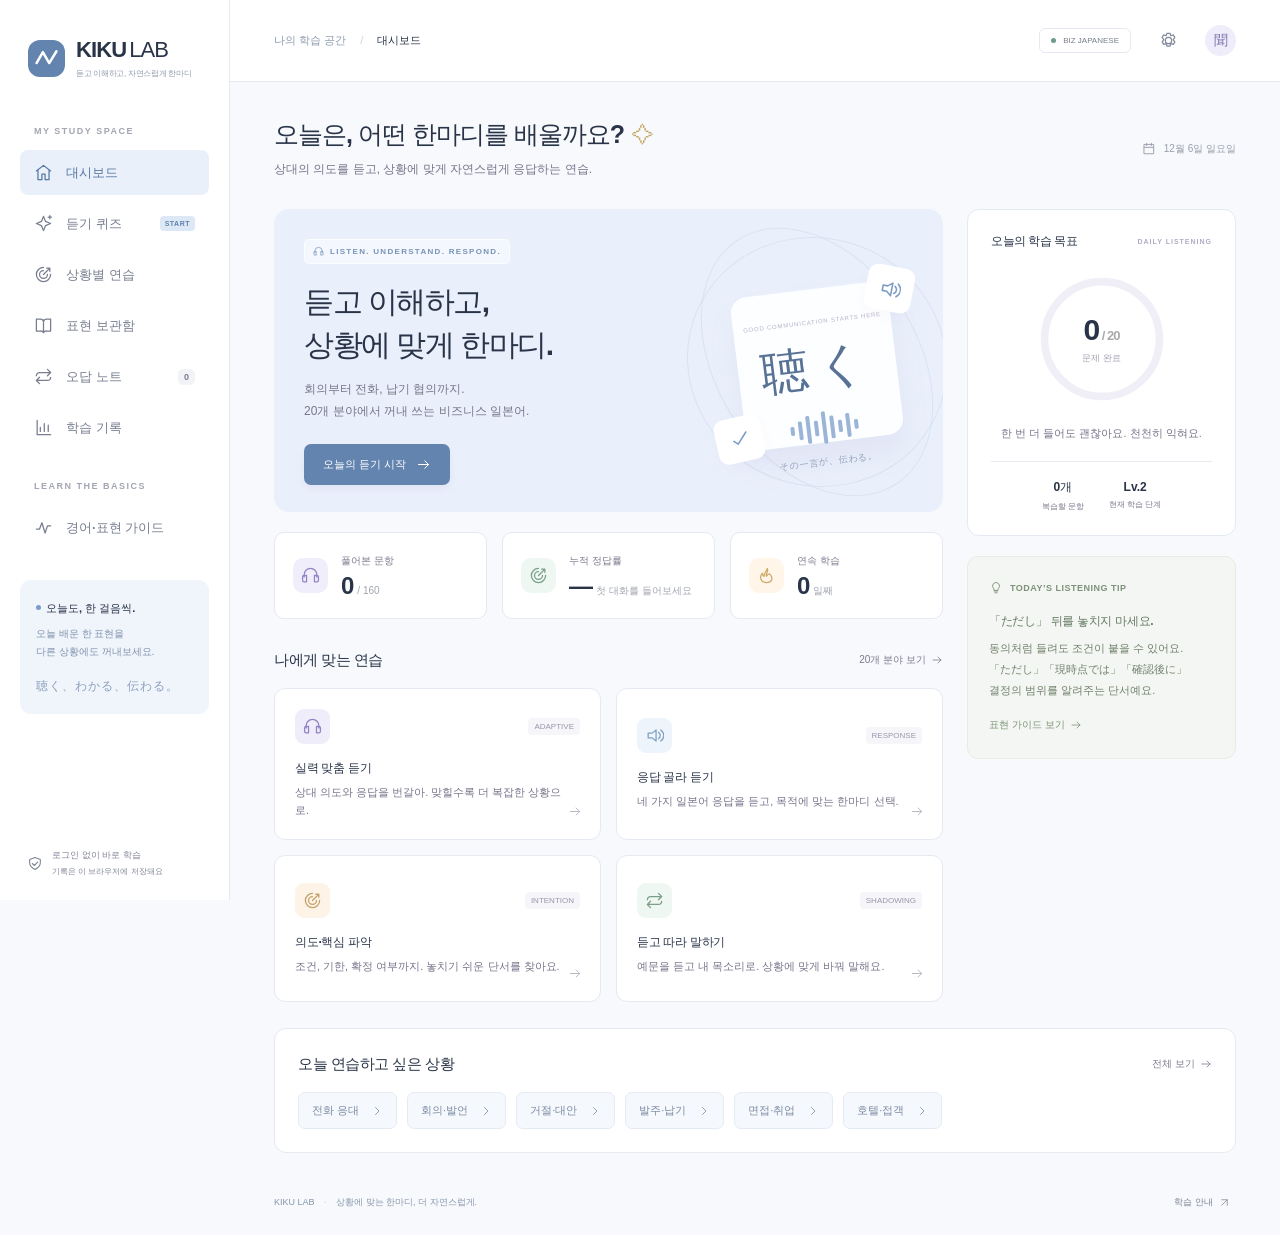
==== biz-listen/index.html @ fee4935e "Publish Kiku Lab: 160 business Japanese listening questions, 80 scenarios, phrase practice and space" ====
<!doctype html>
<html lang="ko">
<head>
<meta charset="UTF-8"><meta name="viewport" content="width=device-width, initial-scale=1, viewport-fit=cover">
<meta name="theme-color" content="#6889b5"><meta name="description" content="BIZ JAPANESE 비즈니스 일본어를 듣고 상황에 맞게 응답하세요. 20개 분야, 80개 상황, 160문항과 대체 표현을 로그인 없이 연습하세요.">
<title>KIKU LAB — 비즈니스 일본어 듣기</title>
<link rel="icon" href="./icon.svg" type="image/svg+xml"><link rel="stylesheet" href="./styles.css?v=biz1">
</head><body>
<a class="skip-link" href="#main">본문으로 이동</a>
<aside class="sidebar" id="sidebar"><a class="brand" href="#home" aria-label="KIKU LAB 홈"><span class="brand-symbol" aria-hidden="true"><svg viewBox="0 0 32 32"><path d="M5 21 12 9 19 21 27 8"/></svg></span><span>KIKU<span class="brand-light">LAB</span><small>듣고 이해하고, 자연스럽게 한마디</small></span></a>
<div class="nav-caption">MY STUDY SPACE</div><nav class="navigation" aria-label="주 메뉴">
<a href="#home" data-nav="home"><span data-icon="home"></span>대시보드</a>
<a href="#quiz" data-nav="quiz"><span data-icon="spark"></span>듣기 퀴즈<span class="nav-pill">START</span></a>
<a href="#scenes" data-nav="scenes"><span data-icon="target"></span>상황별 연습</a>
<a href="#phrases" data-nav="phrases"><span data-icon="book"></span>표현 보관함</a>
<a href="#review" data-nav="review"><span data-icon="repeat"></span>오답 노트<span id="review-badge" class="nav-count">0</span></a>
<a href="#stats" data-nav="stats"><span data-icon="chart"></span>학습 기록</a>
</nav><div class="nav-caption second">LEARN THE BASICS</div><nav class="navigation"><a href="#guide" data-nav="guide"><span data-icon="wave"></span>경어·표현 가이드</a></nav>
<div class="sidebar-note"><span class="note-dot"></span><strong>오늘도, 한 걸음씩.</strong><p>오늘 배운 한 표현을<br>다른 상황에도 꺼내보세요.</p><span class="note-curve" aria-hidden="true">聴く、わかる、伝わる。</span></div>
<div class="sidebar-footer"><span data-icon="shield"></span><span>로그인 없이 바로 학습<small>기록은 이 브라우저에 저장돼요</small></span></div></aside>
<div class="workspace"><header class="topbar"><div><span class="top-crumb">나의 학습 공간</span><span class="crumb-slash">/</span><strong id="page-name">대시보드</strong></div><div class="top-actions"><span class="course-badge"><span class="status-dot"></span>BIZ JAPANESE</span><button class="icon-button" data-action="settings" aria-label="학습 설정"><span data-icon="settings"></span></button><span class="avatar" aria-label="나의 학습 공간">聞</span></div></header>
<main id="main" tabindex="-1"></main><footer class="page-footer"><span>KIKU LAB <i>·</i> 상황에 맞는 한마디, 더 자연스럽게.</span><button data-action="about">학습 안내<span data-icon="arrow-up-right"></span></button></footer></div>
<nav class="mobile-nav" aria-label="모바일 메뉴"><a href="#home" data-mobile="home"><span data-icon="home"></span>홈</a><a href="#quiz" data-mobile="quiz"><span data-icon="spark"></span>퀴즈</a><a href="#phrases" data-mobile="phrases"><span data-icon="book"></span>표현</a><a href="#review" data-mobile="review"><span data-icon="repeat"></span>오답</a><a href="#stats" data-mobile="stats"><span data-icon="chart"></span>기록</a></nav>
<dialog id="modal"><div id="modal-content"></div></dialog><div class="toast" id="toast" role="status" aria-live="polite"></div>
<script type="module" src="./app.js?v=biz1"></script>
</body></html>
---- biz-listen/styles.css ----
:root{--bg:#f7f8fa;--surface:#fff;--ink:#282d3f;--muted:#818697;--line:#e9ebf1;--purple:#7770c8;--purple-dark:#6259b4;--lavender:#eeecfa;--mint:#e8f5ef;--green:#418d71;--orange:#b98232;--red:#b85770;--shadow:0 8px 30px #32314b05;font-family:Inter,-apple-system,BlinkMacSystemFont,"Segoe UI","Noto Sans KR","Apple SD Gothic Neo","Malgun Gothic",sans-serif;font-size:14px;color:var(--ink);background:var(--bg);font-synthesis:none;text-rendering:optimizeLegibility;-webkit-font-smoothing:antialiased}*{box-sizing:border-box}body{margin:0}button,input,select{font:inherit}button,a,input,select{-webkit-tap-highlight-color:transparent}button{cursor:pointer;color:inherit}a{color:inherit;text-decoration:none}button{border:0;background:none}button:disabled{cursor:not-allowed;opacity:.45}button:focus-visible,a:focus-visible,input:focus-visible,select:focus-visible{outline:3px solid #a99ce8;outline-offset:4px}svg{display:block}p{line-height:1.75}h1,h2,h3,p{margin-top:0}h1{font-size:30px;letter-spacing:-1.3px;line-height:1.35;margin-bottom:9px}h2{font-size:18px;letter-spacing:-.5px;margin-bottom:0}h3{font-size:16px;letter-spacing:-.3px}.muted{color:var(--muted)}.small{font-size:12px}.eyebrow{font-size:10px;letter-spacing:1.8px;font-weight:750}.chinese{font-family:"PingFang SC","Noto Sans CJK SC","Microsoft YaHei","Heiti SC",sans-serif;font-weight:500}.skip-link{position:fixed;top:-60px;left:20px;z-index:50;padding:12px;background:white}.skip-link:focus{top:15px}.sidebar{position:fixed;inset:0 auto 0 0;width:230px;background:var(--surface);border-right:1px solid var(--line);padding:37px 20px 23px;display:flex;flex-direction:column;z-index:20}.brand{display:flex;gap:11px;align-items:center;padding:0 8px;font-size:22px;font-weight:800;letter-spacing:-.9px}.brand-light{font-weight:350;margin-left:3px}.brand small{display:block;font-size:9px;font-weight:500;letter-spacing:0;color:var(--muted);margin-top:5px}.brand-symbol{display:block;width:37px;height:37px;background:var(--purple);border-radius:12px;padding:4px}.brand-symbol svg{width:100%;stroke:#fff;stroke-width:2.7;fill:none;stroke-linecap:round;stroke-linejoin:round}.nav-caption{font-size:9px;font-weight:650;letter-spacing:1.5px;color:#a3a6b2;margin:47px 14px 14px}.nav-caption.second{margin-top:31px}.navigation{display:grid;gap:6px}.navigation a{display:flex;align-items:center;gap:13px;padding:13px 14px;border-radius:8px;color:#787e90;font-size:12px;font-weight:550;transition:background .18s}.navigation a:hover{background:#f6f5fb}.navigation a.active{background:var(--lavender);color:var(--purple-dark);font-weight:700}.icon,.navigation svg{width:19px;height:19px;stroke:currentColor;stroke-width:1.6;fill:none;stroke-linecap:round;stroke-linejoin:round;flex-shrink:0}.nav-pill{margin-left:auto;font-size:7px;letter-spacing:.5px;border-radius:4px;background:#dcd7f3;padding:4px 5px;color:#7b70c0}.nav-count{margin-left:auto;font-size:9px;border-radius:5px;padding:3px 6px;background:#f2f3f6}.sidebar-note{margin-top:auto;background:#f6f5fb;padding:19px 16px;border-radius:11px;position:relative;overflow:hidden}.sidebar-note strong{font-size:11px}.note-dot{display:inline-block;width:5px;height:5px;border-radius:50%;background:var(--purple);margin:0 5px 2px 0}.sidebar-note p{font-size:10px;color:#9591af;margin:9px 0 17px}.note-curve{font-family:Georgia,serif;color:#b6addb;font-size:23px;letter-spacing:2px}.sidebar-footer{display:flex;gap:9px;align-items:center;margin:21px 7px 0;color:#9a9eaa;font-size:9px}.sidebar-footer svg{width:16px}.sidebar-footer small{display:block;margin-top:4px;font-size:8px}.workspace{margin-left:230px}.topbar{height:82px;background:var(--surface);border-bottom:1px solid var(--line);display:flex;align-items:center;justify-content:space-between;padding:0 44px;font-size:11px}.top-crumb{color:#969ba9}.crumb-slash{color:#d1d4dd;margin:0 14px}.topbar strong{font-size:11px;font-weight:550}.top-actions{display:flex;align-items:center;gap:20px}.course-badge{display:flex;align-items:center;gap:7px;border:1px solid var(--line);padding:7px 11px;border-radius:6px;font-size:9px;color:#78808c}.status-dot{width:5px;height:5px;border-radius:50%;background:#6d9c84}.icon-button{width:34px;height:34px;display:inline-flex;align-items:center;justify-content:center;border-radius:8px;color:#858a9b}.icon-button:hover{background:#f3f1fa;color:var(--purple)}.icon-button.active{color:var(--orange);background:#fff5e3}.avatar{height:31px;width:31px;display:grid;place-items:center;background:#f0edfa;border-radius:50%;color:#7e73b1;font-size:14px}main{max-width:1370px;margin:0 auto;padding:36px 44px 18px;outline:none;min-height:calc(100vh - 150px)}.page-heading{display:flex;justify-content:space-between;gap:15px;align-items:center;margin-bottom:29px}.page-heading p{font-size:12px;color:var(--muted);margin:0}.greeting{font-size:24px;font-weight:650;letter-spacing:-1px;margin-bottom:7px}.greeting-spark{display:inline-block;margin-left:8px;color:#c0a45d;font-size:22px}.date-chip{font-size:10px;color:#9a9eaa;white-space:nowrap;display:flex;align-items:center;gap:8px}.date-chip svg{width:14px}.home-grid{display:grid;grid-template-columns:minmax(0,1fr) 269px;gap:24px}.hero{border-radius:15px;background:#eeecfa;min-height:276px;position:relative;padding:30px 30px 27px;overflow:hidden;display:flex;align-items:center}.hero-copy{position:relative;z-index:2;flex:1}.hero-label{display:inline-flex;align-items:center;gap:6px;background:#ffffff79;border:1px solid #ffffff99;color:#8a7abd;border-radius:5px;font-size:8px;font-weight:700;letter-spacing:1.3px;padding:6px 8px;margin-bottom:16px}.hero-label svg{width:11px;height:11px}.hero h1{font-size:30px;letter-spacing:-1.5px;font-weight:700;line-height:1.45;margin-bottom:11px}.hero p{font-size:11px;color:#8e88a6;line-height:1.85;margin-bottom:22px}.button{display:inline-flex;gap:10px;align-items:center;justify-content:center;border-radius:7px;padding:12px 18px;font-size:11px;font-weight:650;border:1px solid transparent;transition:transform .16s,background .16s}.button:hover{transform:translateY(-1px)}.button svg{width:15px;height:15px}.button.primary{background:var(--purple);color:white;box-shadow:0 4px 10px #7b70bf18}.button.primary:hover{background:var(--purple-dark)}.button.secondary{background:white;border-color:var(--line)}.button.ghost{color:#7d729f}.button.danger{background:#fcf0f2;color:var(--red)}.button.large{padding:14px 22px;font-size:13px}.hero-art{width:202px;height:204px;position:relative;flex-shrink:0;margin:0 -5px 0 7px}.hero-orbit{position:absolute;inset:-22px -30px;border:1px solid #d9d4ee89;border-radius:50%;transform:rotate(22deg)}.hero-orbit:after{content:"";position:absolute;inset:22px -16px;border:1px solid #d9d4ee80;border-radius:50%;transform:rotate(35deg)}.floating-word{position:absolute;inset:29px 22px 21px;background:#fffdfefa;border-radius:16px;box-shadow:0 18px 30px #6c5e9b13;transform:rotate(-9deg);text-align:center;padding:23px 12px}.floating-word small{font-size:7px;letter-spacing:1.3px;color:#b6b0c9}.floating-word .chinese{display:block;font-size:45px;line-height:1.4;margin-top:6px;color:#5b527d;letter-spacing:6px}.floating-word .pin{font-size:12px;color:#9b8dba;letter-spacing:2px}.floating-word .underline{width:53px;height:3px;border-radius:3px;background:#e9e4f7;margin:17px auto}.art-token{position:absolute;border-radius:10px;background:#fff;box-shadow:0 5px 14px #786c9c08;display:grid;place-items:center;width:47px;height:45px}.art-token svg{width:34px;height:28px;stroke:var(--purple);stroke-width:4;fill:none;stroke-linecap:round}.art-token.one{top:6px;right:5px;transform:rotate(11deg)}.art-token.two{bottom:2px;left:0;transform:rotate(-13deg)}.art-star{position:absolute;font-size:20px;color:#b5a4da;top:0;left:18px}.metric-grid{display:grid;grid-template-columns:repeat(3,1fr);gap:15px;margin:20px 0 29px}.metric{background:white;border:1px solid var(--line);border-radius:10px;padding:18px;display:flex;gap:13px;align-items:center;min-width:0}.metric-icon{display:grid;place-items:center;width:35px;height:35px;flex-shrink:0;border-radius:10px;background:#f1eefb;color:#9284c4}.metric:nth-child(2) .metric-icon{background:#eef7f1;color:#79a08b}.metric:nth-child(3) .metric-icon{background:#fff5e9;color:#cfaa6a}.metric .label{font-size:9px;color:#959aaa}.metric strong{font-size:24px;font-weight:650;letter-spacing:-1px;display:block;margin-top:4px}.metric strong small{font-weight:400;font-size:10px;color:#a1a5b0;letter-spacing:0;margin-left:4px}.section-line{display:flex;align-items:center;justify-content:space-between;margin-bottom:16px;gap:10px}.section-line h2{font-size:15px}.section-line .muted{font-size:10px}.text-button{font-size:10px;color:#9691a7;display:flex;align-items:center;gap:5px;padding:5px 0}.text-button svg{height:12px;width:12px}.mode-grid{display:grid;grid-template-columns:repeat(2,1fr);gap:15px}.mode-card{text-align:left;background:white;border:1px solid var(--line);border-radius:11px;padding:20px;position:relative;transition:transform .18s,border-color .18s;min-height:147px}.mode-card:hover{transform:translateY(-3px);border-color:#c8c0e7}.mode-top{display:flex;justify-content:space-between;align-items:center;margin-bottom:16px}.mode-icon{width:35px;height:35px;border-radius:9px;display:grid;place-items:center;background:#efedf9;color:#9382c4}.mode-card:nth-child(2) .mode-icon{background:#edf4fc;color:#80a1c3}.mode-card:nth-child(3) .mode-icon{background:#fdf3e7;color:#c4a16a}.mode-card:nth-child(4) .mode-icon{background:#eef7f1;color:#7d9e87}.mode-tag{font-size:8px;padding:4px 6px;border-radius:4px;color:#9b96ad;background:#f6f5f9}.mode-card h3{font-size:12px;margin:0 0 7px}.mode-card p{font-size:10px;color:#989daa;line-height:1.6;margin:0;padding-right:7px}.mode-card .arrow{position:absolute;right:18px;bottom:18px;color:#b5b5c3}.mode-card .arrow svg{width:14px}.panel{background:white;border:1px solid var(--line);border-radius:12px;padding:23px}.goal-panel{text-align:center}.panel-top{display:flex;align-items:center;justify-content:space-between}.panel-top h2{font-size:12px}.panel-top .eyebrow{font-size:7px;color:#b1abc7;letter-spacing:1px}.ring{width:134px;height:134px;margin:22px auto 18px;position:relative}.ring svg{width:100%;height:100%;transform:rotate(-90deg)}.ring .ring-base{stroke:#f0eef7;fill:none;stroke-width:8}.ring .ring-fill{stroke:#9787cb;fill:none;stroke-width:8;stroke-linecap:round;transition:stroke-dashoffset .5s}.ring-label{position:absolute;inset:0;display:flex;align-items:center;justify-content:center;flex-direction:column}.ring-label strong{font-size:30px;letter-spacing:-1px}.ring-label span{font-size:9px;color:#a3a2b2;margin-top:5px}.goal-panel p{font-size:10px;color:#a1a0b0;margin-bottom:18px}.goal-panel .goal-stats{display:flex;justify-content:center;gap:25px;border-top:1px solid var(--line);padding-top:16px}.goal-stats strong{font-size:12px}.goal-stats span{font-size:8px;color:#a3a5b3;display:block;margin-top:5px}.tip-panel{margin-top:20px;background:#f3f6f2;border:1px solid #e7ece4;padding:21px;border-radius:11px}.tip-head{display:flex;align-items:center;gap:7px;color:#7d9379;font-size:9px;font-weight:650;letter-spacing:.5px}.tip-head svg{width:14px}.tip-panel h3{font-size:12px;color:#657963;margin:16px 0 8px}.tip-panel p{font-size:10px;color:#8c9987;line-height:1.9;margin-bottom:12px}.tip-panel .text-button{color:#7c9275}.tone-strip{background:white;border:1px solid var(--line);border-radius:11px;margin-top:26px;display:flex;align-items:center;padding:17px 21px;gap:26px}.tone-strip>div:first-child{font-size:10px;line-height:1.8;flex-shrink:0}.tone-strip>div:first-child span{display:block;font-size:8px;color:#a1a5af}.mini-tones{display:grid;grid-template-columns:repeat(5,1fr);flex:1;gap:12px}.mini-tone{text-align:center}.mini-tone svg{width:40px;height:24px;stroke-width:5;stroke-linecap:round;stroke-linejoin:round;fill:none;margin:0 auto 3px}.mini-tone span{font-size:8px;color:#9296a5}.page-footer{max-width:1370px;margin:0 auto;padding:24px 44px 25px;font-size:9px;color:#a9adba;display:flex;justify-content:space-between;align-items:center}.page-footer i{font-style:normal;margin:0 7px;color:#c4c7d0}.page-footer button{font-size:9px;color:#a0a4b2;display:flex;align-items:center;gap:6px}.page-footer svg{height:11px;width:11px}.mobile-nav{display:none}.quiz-layout{max-width:900px;margin:0 auto}.quiz-toolbar{display:flex;align-items:center;justify-content:space-between;gap:15px;margin-bottom:23px}.quiz-toolbar h1{font-size:22px;margin-bottom:4px}.quiz-toolbar p{font-size:11px;color:var(--muted);margin:0}.quiz-pills{display:flex;gap:8px}.pill{font-size:10px;background:white;border:1px solid var(--line);border-radius:7px;padding:8px 10px}.pill.lavender{background:var(--lavender);color:var(--purple-dark);border-color:#dfdaf3}.quiz-progress-row{display:flex;justify-content:space-between;font-size:10px;color:#9a9daa;margin-bottom:9px}.progress-track{height:5px;background:#e9e7f3;border-radius:4px;overflow:hidden}.progress-track span{height:100%;display:block;background:var(--purple);border-radius:4px;transition:width .25s}.question-card{margin-top:20px;background:white;border:1px solid var(--line);border-radius:16px;padding:29px 38px 30px;text-align:center;position:relative;box-shadow:var(--shadow)}.question-meta{display:flex;justify-content:space-between;align-items:center;color:#aba4bf}.question-tag{font-size:9px;letter-spacing:.4px;background:#f7f5fb;padding:6px 9px;border-radius:5px}.question-tip{font-size:10px;color:#a5a9b5;margin:20px 0 9px}.question-word{font-size:65px;letter-spacing:9px;line-height:1.4;margin:0 0 6px;overflow-wrap:anywhere}.question-pinyin{font-size:22px;letter-spacing:2px;color:#82799d;min-height:32px}.question-meaning{font-size:13px;color:#8d91a2;margin:10px 0 20px;min-height:22px}.audio-play{display:inline-flex;align-items:center;justify-content:center;gap:8px;font-size:11px;color:#8c81ae;background:#f5f2fb;padding:10px 17px;border-radius:30px}.audio-play svg{width:15px}.audio-play.big{width:100px;height:100px;border-radius:50%;margin:14px 0;background:var(--lavender);box-shadow:0 0 0 12px #f8f7fc}.audio-play.big svg{width:35px;height:35px}.answer-label{font-size:11px;color:#8c8c9f;text-align:left;margin:26px 0 12px}.answers{display:grid;grid-template-columns:repeat(2,1fr);gap:11px}.answer-option{position:relative;border:1.5px solid var(--line);border-radius:9px;padding:14px 14px 13px;min-height:79px;text-align:left;display:flex;align-items:center;gap:17px;background:white;transition:background .15s,border-color .15s}.answer-option:hover{border-color:#beb4de;background:#fcfbff}.answer-key{width:22px;height:22px;border:1px solid #e5e3ec;border-radius:6px;display:grid;place-items:center;font-size:9px;color:#a29bad;flex-shrink:0}.answer-option .tone-numbers{font-size:14px;letter-spacing:.8px;color:#625978}.answer-option .option-pin{font-size:11px;display:block;color:#9a90ae;margin-top:6px;letter-spacing:.5px}.answer-option.correct{background:#edf8f0;border-color:#94c1a2}.answer-option.wrong{background:#fff0f3;border-color:#e1a4b1}.answer-option.correct .tone-numbers{color:#528060}.answer-option.wrong .tone-numbers{color:#b16c7a}.answer-option:disabled{opacity:1;cursor:default}.input-syllables{display:flex;justify-content:center;gap:14px;flex-wrap:wrap;margin:19px 0 22px}.syllable-slot{background:#f9f8fc;border:1.5px solid #e5e0f0;border-radius:9px;padding:12px;min-width:75px;display:flex;flex-direction:column;align-items:center;gap:8px;color:#9a90b4}.syllable-slot.selected{border-color:var(--purple);background:#f1edfa}.syllable-slot span{font-size:12px}.syllable-slot strong{font-size:19px;min-height:25px;color:#6e628e}.tone-keypad{display:grid;grid-template-columns:repeat(5,1fr);gap:9px;margin-bottom:17px}.tone-key{border:1px solid var(--line);border-radius:8px;padding:9px 4px;background:white;font-size:10px;color:#848095}.tone-key svg{width:46px;height:33px;margin:0 auto 5px;fill:none;stroke-width:5;stroke-linecap:round;stroke-linejoin:round}.tone-key:hover{background:#f6f3fc;border-color:#c7bfe1}.input-submit{display:flex;gap:10px;justify-content:center}.question-footer{display:flex;justify-content:space-between;align-items:center;margin-top:19px;font-size:9px;color:#b0abba}.uncertain-toggle{display:flex;align-items:center;gap:6px;cursor:pointer;color:#928ba2;font-size:10px}.uncertain-toggle input{accent-color:var(--purple);width:14px;height:14px}.feedback{margin-top:18px;text-align:left;padding:19px;border-radius:10px;border:1px solid #d9eadd;background:#f3f9f3}.feedback.error{background:#fdf4f5;border-color:#f0dfe3}.feedback-top{display:flex;align-items:center;gap:8px;font-size:13px;font-weight:650;color:#558764}.feedback.error .feedback-top{color:#b2677b}.feedback p{font-size:11px;margin:8px 0;color:#85828f}.feedback .answer-reading{font-size:18px;color:#6a5b83;letter-spacing:1px;margin-top:13px}.feedback-bottom{display:flex;justify-content:space-between;align-items:center;margin-top:15px;gap:10px}.level-notice{color:var(--purple);font-size:11px}.quiz-help{text-align:center;font-size:9px;color:#a8a4b4;margin-top:19px}.learning-notice{display:flex;align-items:flex-start;gap:11px;border:1px solid #e5e0f0;background:#f4f1fa;border-radius:10px;padding:17px 19px;font-size:11px;color:#8f85a4;line-height:1.75;margin-bottom:20px}.learning-notice svg{width:18px;flex-shrink:0;margin-top:1px}.word-tools{display:flex;justify-content:space-between;gap:15px;align-items:center;flex-wrap:wrap;margin:22px 0 16px}.search-field{position:relative;min-width:220px;flex:1;max-width:400px}.search-field svg{position:absolute;left:13px;top:12px;width:16px;color:#a3a0b0}.search-field input{width:100%;border:1px solid var(--line);border-radius:8px;padding:12px 15px 12px 39px;background:white;font-size:11px;color:#6a647b}.filters{display:flex;gap:6px;flex-wrap:wrap;margin-bottom:22px}.filter{padding:8px 12px;border:1px solid var(--line);background:white;border-radius:7px;font-size:10px;color:#9691a5}.filter.active{color:var(--purple-dark);background:var(--lavender);border-color:#ddd6ef}.word-grid{display:grid;grid-template-columns:repeat(3,minmax(0,1fr));gap:16px}.word-card{background:white;border:1px solid var(--line);border-radius:12px;padding:19px;transition:border-color .15s}.word-card:hover{border-color:#cfc6e6}.word-card-top{display:flex;justify-content:space-between;align-items:center}.word-number{font-size:8px;color:#b0abbc;letter-spacing:1px}.word-card .chinese{font-size:31px;letter-spacing:3px;margin:14px 0 6px}.word-pin{font-size:14px;letter-spacing:.7px;color:#9081b4;margin-bottom:10px}.word-meaning{font-size:11px;color:#9292a2;min-height:19px}.word-actions{border-top:1px solid #f1eff5;margin-top:17px;padding-top:11px;display:flex;justify-content:space-between;align-items:center}.word-actions .icon-button{height:28px;width:28px}.word-actions button.detail{font-size:9px;color:#a6a0b2;display:flex;gap:5px;align-items:center}.word-state{font-size:8px;padding:4px 6px;border-radius:4px;background:#f5f4f8;color:#a29bad}.word-state.review{color:#b57b49;background:#fcf3e6}.word-state.mastered{color:#72a189;background:#edf7f0}.word-state.studying{color:#8f83b3;background:#f1edfa}.pagination{display:flex;justify-content:center;align-items:center;gap:20px;margin:30px 0;font-size:11px;color:#9690a5}.pagination button{padding:9px 13px;border:1px solid var(--line);background:white;border-radius:7px}.empty-state{border:1px dashed #ddd7eb;border-radius:14px;background:#fdfcfe;text-align:center;padding:57px 22px;color:#a097b4}.empty-state>svg{height:38px;width:38px;margin:0 auto 17px;color:#b1a4cc}.empty-state h2{font-size:17px;color:#766984;margin-bottom:12px}.empty-state p{font-size:12px;max-width:350px;margin:0 auto 23px}.stat-grid{display:grid;grid-template-columns:repeat(4,1fr);gap:16px;margin-bottom:25px}.stat-card{background:white;border:1px solid var(--line);border-radius:10px;padding:22px}.stat-card span{font-size:10px;color:#aaa4b6}.stat-card strong{display:block;font-size:30px;letter-spacing:-.5px;margin:10px 0 5px}.stat-card small{font-size:9px;color:#a6a1b2}.stats-panels{display:grid;grid-template-columns:1fr 1fr;gap:22px}.stats-panels .panel h2{font-size:14px;margin-bottom:23px}.tone-bar{display:flex;align-items:center;gap:12px;margin:21px 0;font-size:10px;color:#a59db3}.tone-bar .tone-name{width:37px}.tone-bar .bar-bg{height:7px;background:#f1eff6;flex:1;border-radius:5px;overflow:hidden}.tone-bar .bar-fill{height:100%;border-radius:5px}.tone-bar strong{font-size:10px;font-weight:500;width:56px;text-align:right}.week-chart{display:flex;align-items:flex-end;justify-content:space-between;gap:15px;height:166px;padding-top:20px}.week-day{display:flex;flex-direction:column;align-items:center;flex:1;height:100%;justify-content:flex-end;font-size:9px;color:#aaa3b7;gap:9px}.week-bar{background:#e2dcf5;width:min(100%,27px);min-height:4px;border-radius:5px 5px 0 0}.week-day.today .week-bar{background:#a091ce}.week-day strong{font-weight:500;font-size:9px}.history-list{margin-top:24px}.history-item{display:flex;align-items:center;gap:15px;padding:14px 0;border-bottom:1px solid var(--line);font-size:11px}.history-item .chinese{font-size:21px;min-width:70px}.history-item .history-meaning{flex:1;color:#aaa3b2;font-size:10px}.history-item .result-badge{font-size:9px;color:#729d80;background:#edf7ef;padding:5px 8px;border-radius:5px}.history-item .result-badge.wrong{color:#b77486;background:#fbedf1}.history-item time{font-size:9px;color:#b1a9bb}.guide-grid{display:grid;grid-template-columns:repeat(4,1fr);gap:17px;margin:25px 0}.guide-card{background:white;border:1px solid var(--line);border-radius:12px;padding:22px;text-align:center}.guide-card .guide-number{font-size:9px;color:#b4a9c3;letter-spacing:2px}.guide-card svg{width:100px;height:75px;fill:none;stroke-width:4;stroke-linecap:round;stroke-linejoin:round;margin:10px auto 5px}.guide-card h2{font-size:20px;margin-bottom:8px}.guide-card p{font-size:11px;color:#a19aac;margin-bottom:17px}.guide-sections{display:grid;grid-template-columns:1fr 1fr;gap:20px}.guide-sections h2{font-size:15px;margin-bottom:13px}.guide-sections p{font-size:12px;color:#9690a4}.guide-example{font-size:19px;letter-spacing:1px;color:#84739d;padding:15px;background:#f6f3fb;border-radius:8px;margin:13px 0}.rule-badge{font-size:9px;background:#f1edf8;color:#a18fbf;padding:4px 7px;border-radius:4px}.session-result{max-width:640px;margin:25px auto;text-align:center;background:white;border:1px solid var(--line);border-radius:18px;padding:42px}.result-symbol{height:70px;width:70px;margin:0 auto 18px;display:grid;place-items:center;background:var(--lavender);border-radius:22px;color:var(--purple)}.result-symbol svg{width:35px;height:35px}.session-result h1{font-size:26px}.session-result>p{font-size:12px;color:var(--muted)}.result-score{font-size:60px;color:#7e6cb0;letter-spacing:-3px;margin:18px 0}.result-score small{font-size:18px;color:#b7abc8;letter-spacing:0}.result-summary{display:flex;justify-content:center;gap:35px;margin-bottom:30px}.result-summary strong{font-size:17px;display:block}.result-summary span{font-size:10px;color:#aaa2b6;display:block;margin-top:7px}.result-buttons{display:flex;gap:10px;justify-content:center;flex-wrap:wrap}dialog{border:1px solid #e8e1f1;border-radius:17px;padding:0;max-width:530px;width:calc(100vw - 34px);max-height:88dvh;box-shadow:0 22px 80px #2e26452e;color:var(--ink)}dialog::backdrop{background:#27213855;backdrop-filter:blur(4px)}.modal-inner{padding:29px;position:relative}.modal-inner h2{font-size:20px;margin-bottom:9px;padding-right:35px}.modal-inner>p{font-size:11px;color:#9c93aa;line-height:1.85}.modal-close{position:absolute;right:16px;top:16px}.form-field{margin:20px 0}.form-field>label{display:block;font-size:11px;color:#887d9c;margin-bottom:9px}.form-field input:not([type=checkbox]),.form-field select{padding:11px 12px;border-radius:7px;border:1px solid #e5deed;width:100%;font-size:12px;background:white;color:#746982}.form-field small{display:block;font-size:9px;color:#aaa0b5;line-height:1.6;margin-top:8px}.form-row{display:flex;align-items:center;justify-content:space-between;font-size:11px;color:#8f839f;margin:23px 0}.form-row input{accent-color:var(--purple);width:17px;height:17px}.modal-buttons{display:flex;justify-content:flex-end;gap:9px;margin-top:24px}.backup-controls{border-top:1px solid var(--line);margin-top:25px;padding-top:20px;display:flex;gap:7px;flex-wrap:wrap}.backup-controls .button{font-size:10px}.word-modal .word-hero{text-align:center;margin:25px 0}.word-modal .word-hero .chinese{font-size:55px;letter-spacing:7px}.word-modal .word-hero .word-pin{font-size:23px;margin-top:8px}.tone-detail-row{display:flex;justify-content:center;gap:15px;margin:20px 0}.tone-detail-item{text-align:center;color:#9b8bad;font-size:11px}.tone-detail-item svg{width:65px;height:45px;stroke-width:4;fill:none;stroke-linecap:round;stroke-linejoin:round}.tone-detail-item span{display:block;margin:5px 0}.detail-example{border:1px solid #eae2f1;border-radius:9px;background:#fbf9fd;padding:17px;font-size:12px;color:#a195ab;line-height:1.9;margin-top:20px}.detail-example .chinese{display:block;font-size:17px;color:#7e6d90;margin-bottom:6px}.about-links{display:grid;gap:11px;margin:18px 0;font-size:11px;color:var(--purple)}.toast{position:fixed;left:calc(50% + 100px);bottom:35px;transform:translate(-50%,15px);z-index:100;background:#443953f5;color:white;padding:13px 21px;font-size:11px;border-radius:9px;box-shadow:0 7px 20px #30233e22;opacity:0;pointer-events:none;transition:opacity .2s,transform .2s;max-width:calc(100vw - 30px);text-align:center;line-height:1.7}.toast.visible{opacity:1;transform:translate(-50%,0)}.list-summary{font-size:10px;color:#a9a1b5;margin:13px 0}.reset-message{padding:14px;background:#fcf2f4;border-radius:8px;font-size:11px;color:#b27b89}.nospeech{font-size:10px;background:#fff7eb;border:1px solid #f1e4d0;color:#ae9470;padding:12px;border-radius:7px;line-height:1.8}.flashcard{min-height:245px;display:grid;place-items:center;cursor:pointer;margin:24px 0;text-align:center;padding:25px;border:1px solid #e7dfef;background:#faf8fd;border-radius:13px}.flashcard .chinese{font-size:53px;letter-spacing:5px}.flashcard .word-pin{font-size:22px}.flashcard-hint{font-size:10px;color:#b2a3bf;margin-top:22px}.flashcard-buttons{display:flex;gap:10px;justify-content:center}.no-results{padding:55px;text-align:center;color:#a699b1;font-size:12px}.danger-text{color:var(--red)}.modal-note{font-size:10px;color:#9f93ac;line-height:1.9}.keyboard-hint{display:inline-block;border:1px solid #e9e5ee;border-bottom-width:2px;border-radius:4px;padding:1px 4px;font-size:8px;color:#b2a9bd;margin:0 2px}.badge-inline{font-size:8px;color:#9b8bb8;background:#f2edf9;border-radius:4px;padding:4px 6px;margin-left:7px}.finish-now{font-size:10px;color:#aaa0b7;padding:8px}.long-word{font-size:45px!important}.confusion-item{padding:13px 0;border-bottom:1px solid var(--line);font-size:11px;display:flex;justify-content:space-between;color:#a193af}.audio-status{min-height:17px;font-size:9px;color:#a194b2;margin-top:10px}.loading-screen{padding:80px;text-align:center;color:var(--purple)}@media(min-width:1500px){main{padding-top:43px}.hero{min-height:310px}.hero h1{font-size:35px}.hero-art{width:230px;height:223px}.hero-copy p{font-size:12px}.mode-card{min-height:166px;padding:24px}.home-grid{grid-template-columns:minmax(0,1fr) 290px}.mode-card h3{font-size:14px}.mode-card p{font-size:11px}.goal-panel{padding:26px}.ring{margin:29px auto}.metric{padding:22px}}@media(max-width:1160px){.sidebar{width:205px;padding-left:14px;padding-right:14px}.brand{font-size:20px;padding:0 7px}.brand-symbol{width:33px;height:33px}.workspace{margin-left:205px}.topbar{padding:0 28px}main{padding:30px 28px 15px}.home-grid{grid-template-columns:minmax(0,1fr) 236px;gap:17px}.hero{padding:25px}.hero h1{font-size:25px}.hero-art{width:155px;height:180px;margin-right:-10px}.floating-word{inset:22px 7px 15px}.art-token{width:38px;height:38px}.metric{padding:15px 11px;gap:8px}.metric-icon{width:29px;height:29px}.metric strong{font-size:21px}.metric-grid{gap:10px}.panel{padding:19px}.tone-strip{gap:16px;padding:15px}.page-footer{padding-left:28px;padding-right:28px}.word-grid{grid-template-columns:repeat(2,minmax(0,1fr))}.toast{left:calc(50% + 80px)}}@media(max-width:960px){.home-grid{grid-template-columns:1fr}.home-side{display:grid;grid-template-columns:1fr 1fr;gap:19px}.tip-panel{margin:0}.goal-panel .ring{width:100px;height:100px;margin:15px auto}.goal-panel p{margin-bottom:12px}.goal-panel .goal-stats{padding-top:12px}.tip-panel h3{margin-top:22px;font-size:15px}.tip-panel p{font-size:11px}.hero-art{width:220px;height:200px;margin-right:10px}.hero h1{font-size:30px}.floating-word{inset:22px 30px 15px}.stat-grid{grid-template-columns:repeat(2,1fr)}.guide-grid{grid-template-columns:repeat(2,1fr)}.stats-panels{grid-template-columns:1fr}.tone-strip{margin-top:21px}.guide-sections{grid-template-columns:1fr}}@media(max-width:760px){.sidebar{display:none}.workspace{margin:0}.topbar{height:65px;padding:0 22px}.top-actions{gap:10px}.top-crumb{display:none}.crumb-slash{display:none}.topbar strong{font-size:12px}.course-badge{padding:6px 8px;font-size:8px}.avatar{height:28px;width:28px}main{padding:25px 20px 12px;min-height:calc(100dvh - 145px)}.page-heading{margin-bottom:23px}.greeting{font-size:22px}.page-heading p{font-size:10px}.date-chip{font-size:8px}.hero{min-height:252px;padding:25px}.hero h1{font-size:29px}.hero-art{width:175px;height:195px;margin-right:0}.hero p{font-size:10px}.floating-word{inset:26px 13px 20px}.metric-grid{margin:17px 0 25px}.metric{padding:14px 12px;gap:10px}.metric strong{font-size:23px}.metric .label{font-size:8px}.metric-icon{width:29px;height:29px}.mode-card{min-height:143px}.home-side{gap:15px}.panel{padding:19px}.tone-strip{gap:17px}.mini-tones{gap:3px}.mini-tone svg{width:36px;height:24px}.page-footer{padding:19px 22px 100px;font-size:8px}.page-footer button{font-size:8px}.mobile-nav{display:flex;position:fixed;bottom:0;left:0;right:0;z-index:25;background:#fffffff5;backdrop-filter:blur(12px);border-top:1px solid #e8e4f0;padding:10px 10px calc(10px + env(safe-area-inset-bottom));justify-content:space-around}.mobile-nav a{display:flex;flex-direction:column;gap:5px;align-items:center;min-width:45px;padding:4px;font-size:8px;color:#a79fb5}.mobile-nav a.active{color:var(--purple-dark);font-weight:700}.mobile-nav svg{width:20px;height:20px}.toast{left:50%;bottom:91px;width:max-content;max-width:90vw}.quiz-toolbar{margin-bottom:20px}.quiz-toolbar h1{font-size:21px}.quiz-toolbar p{font-size:10px}.question-card{padding:23px 23px 25px;border-radius:13px}.question-word{font-size:60px}.question-pinyin{font-size:21px}.question-meaning{font-size:12px}.question-tip{font-size:10px}.question-footer{gap:10px;flex-wrap:wrap}.answers{gap:9px}.answer-option{padding:14px 12px;gap:11px;min-height:78px}.answer-option .tone-numbers{font-size:13px}.feedback{padding:16px}.quiz-help{font-size:8px}.word-card{padding:18px}.word-grid{gap:13px}.word-tools{gap:10px}.word-tools .button{font-size:10px;padding:10px 12px}.search-field{max-width:none;min-width:180px}.filters{gap:5px}.filter{padding:8px 10px;font-size:9px}.word-tools{margin-top:20px}.word-card .chinese{font-size:29px}.word-pin{font-size:13px}.word-meaning{font-size:10px}.tone-keypad{gap:6px}.tone-key svg{width:38px}.stat-card{padding:19px}.stat-card strong{font-size:28px}.history-item time{display:none}.guide-grid{gap:12px}.guide-card{padding:20px 12px}.session-result{padding:32px 23px}.modal-inner{padding:25px}.syllable-slot{min-width:65px;padding:10px}.input-syllables{gap:9px}.pill{font-size:9px;padding:7px 8px}.guide-link-mobile{display:inline-flex}}@media(max-width:430px){.hero{padding:23px 20px;min-height:245px}.hero h1{font-size:27px}.hero-art{width:117px;height:174px;position:absolute;right:9px;top:42px;opacity:.9}.floating-word{inset:23px 4px 25px;padding:18px 3px}.floating-word .chinese{font-size:34px;letter-spacing:4px}.floating-word .pin{font-size:9px;letter-spacing:1px}.floating-word .underline{margin-top:11px;width:40px}.art-token{width:32px;height:32px}.art-token svg{width:25px}.art-star{font-size:14px;left:2px}.hero-copy{padding-right:70px}.hero p{max-width:170px;font-size:9px}.hero .button{padding:11px 13px;font-size:10px}.hero h1{font-size:25px}.hero-label{font-size:7px;margin-bottom:15px}.hero-orbit{inset:-9px -15px}.hero-label svg{width:9px}.metric-grid{gap:8px}.metric{padding:13px 10px;gap:8px}.metric-icon{display:none}.metric strong{font-size:23px}.metric strong small{font-size:9px}.home-side{grid-template-columns:1fr}.goal-panel{display:grid;grid-template-columns:1fr 105px;text-align:left;column-gap:10px}.goal-panel .panel-top{grid-column:1}.goal-panel .ring{grid-column:2;grid-row:1/4;margin:0}.goal-panel p{margin:9px 0;font-size:10px}.goal-panel .goal-stats{padding-top:10px;justify-content:flex-start;gap:24px;border:0}.goal-panel .panel-top .eyebrow{display:none}.ring-label strong{font-size:26px}.tip-panel{padding:20px}.tip-panel h3{margin-top:12px;font-size:13px}.tip-panel p{font-size:10px}.tone-strip{padding:16px 12px;gap:10px}.tone-strip>div:first-child{font-size:9px}.tone-strip>div:first-child span{font-size:7px}.mini-tone svg{width:30px}.mini-tone span{font-size:7px}.date-chip{display:none}.word-grid{grid-template-columns:1fr 1fr;gap:10px}.word-card{padding:14px}.word-card .chinese{font-size:26px;letter-spacing:2px}.word-meaning{line-height:1.7;min-height:35px}.word-actions{margin-top:12px}.word-state{font-size:7px}.word-tools .search-field{min-width:100%;order:2}.word-tools .button{margin-left:auto}.page-footer{gap:15px;font-size:7px}.page-footer button{font-size:7px}.question-card{padding:20px 17px}.answer-option{gap:8px;padding:12px 10px}.answer-option .tone-numbers{font-size:11px;letter-spacing:0}.answer-option .option-pin{font-size:10px}.answer-key{height:19px;width:19px;font-size:8px}.question-word{font-size:53px}.question-meaning{font-size:11px}.tone-key svg{width:33px}.tone-key{font-size:9px}.quiz-toolbar .pill{display:none}.feedback-bottom{align-items:flex-start}.feedback-bottom .button{white-space:nowrap}.quiz-pills{gap:5px}.history-item{gap:10px}.history-item .chinese{min-width:60px;font-size:20px}.section-line .muted{font-size:8px}.mode-card{padding:17px;min-height:148px}.mode-card h3{font-size:12px}.mode-card p{font-size:9px}.mode-grid{gap:12px}.word-card .icon-button{width:25px;height:25px}.word-pin{font-size:12px}.question-tip{margin-top:18px}}@media(prefers-reduced-motion:reduce){*,*:before,*:after{scroll-behavior:auto!important;transition:none!important;animation:none!important}}

/* Readable type and contrast at every display density. */
:root{--muted:#74798b}.page-heading p,.hero p,.mode-card p,.goal-panel p,.word-meaning,.word-state,.question-tip,.question-meaning,.quiz-help,.list-summary,.guide-card p,.guide-sections p,.modal-inner>p,.modal-note,.form-field small,.history-item .history-meaning{color:#77758b}.metric .label,.tone-strip>div:first-child span,.goal-stats span,.mini-tone span,.text-button{color:#7c7b90}.hero p{font-size:12px}.mode-card p{font-size:11px}.metric .label{font-size:10px}.navigation a{font-size:13px}.goal-panel p{font-size:11px}.tip-panel p{color:#71816b;font-size:11px}.word-meaning{font-size:12px}.word-state{font-size:9px}.question-tip{font-size:12px}.question-meaning{font-size:14px}.feedback p{font-size:12px}.quiz-help{font-size:11px;line-height:1.8}.list-summary{font-size:11px}.filter{font-size:11px}.question-footer{font-size:10px}.uncertain-toggle{font-size:11px}.sidebar-note p{color:#858099}.sidebar-footer{color:#7f8494}.page-footer{color:#7e8192}.page-footer button{color:#7c8093}.tone-key{font-size:11px}.guide-card p{font-size:12px}.hero-copy p{max-width:240px}@media(max-width:430px){.hero p{font-size:10px;max-width:173px}.mode-card p{font-size:10px}.metric .label{font-size:9px}.word-meaning{font-size:11px}.word-state{font-size:8px}.filter{font-size:10px}.question-tip{font-size:11px}.question-meaning{font-size:12px}.quiz-help{font-size:10px}.hero h1{font-size:25px}.tone-key{font-size:10px}}

@media(max-width:430px){.hero-art{width:100px;right:-7px;top:49px;height:165px}.hero h1{font-size:24px}.hero-art .floating-word .chinese{font-size:30px}.hero-art .floating-word .pin{font-size:8px}.hero-art .floating-word small{font-size:6px}}
/* KIKU LAB: an audio-first study space. */
:root{--purple:#6384af;--purple-dark:#4b6e9d;--lavender:#eaf0fa;--ink:#293448;--muted:#707d90;--line:#e5eaf1;--bg:#f7f9fc}.sidebar{overflow-y:auto}.sidebar-note{background:#f0f5fc;flex-shrink:0;margin-top:30px}.sidebar-note .note-curve{font-family:inherit;font-size:12px;letter-spacing:1px;color:#8c9fbb;white-space:nowrap}.sidebar-footer{margin-top:auto;padding-top:18px}.brand small{font-size:8px;letter-spacing:-.3px}.navigation a.active{color:#5879a3;background:#eaf0fa}.brand-symbol{background:#6384af}.nav-pill{color:#6183ae;background:#dde8f7}.hero.biz-hero{background:#eaf0fb}.hero-label{color:#7894b8}.biz-art .floating-word{padding:22px 10px;transform:rotate(-7deg);background:#ffffffed}.floating-word .japanese{display:block;font-size:48px;letter-spacing:8px;color:#587296;line-height:1.3;margin:11px 0 8px}.biz-art small{font-size:6px;letter-spacing:.8px;white-space:nowrap}.biz-art .pin{color:#91a1b8;font-size:9px;letter-spacing:.8px}.wave-bars{display:flex;justify-content:center;align-items:center;gap:4px;height:35px;margin:11px auto 15px;transform:scaleY(.65)}.wave-bars i{width:4px;border-radius:4px;background:#9ab5d7}.hero-orbit{border-color:#c9d6ec80}.hero-orbit:after{border-color:#c9d6ec80}.biz-art .art-token svg{width:22px;height:22px;stroke-width:1.7;stroke:#7d9cc5}.topic-preview{margin-top:26px}.topic-chips{display:flex;gap:10px;flex-wrap:wrap}.topic-chips button{font-size:11px;display:flex;gap:12px;align-items:center;background:#f5f8fd;border:1px solid #e5ebf5;border-radius:7px;padding:10px 13px;color:#7c8aa1}.topic-chips svg{height:12px;width:12px}.japanese{font-family:-apple-system,BlinkMacSystemFont,"Noto Sans JP","Hiragino Kaku Gothic ProN","Yu Gothic","Meiryo",sans-serif;line-height:1.85;letter-spacing:.15px;font-weight:450;line-break:strict;overflow-wrap:anywhere}.category-grid{display:grid;grid-template-columns:repeat(3,minmax(0,1fr));gap:20px}.category-card{background:white;border:1px solid var(--line);border-radius:12px;padding:22px}.category-head{display:flex;justify-content:space-between;align-items:center;margin-bottom:19px}.category-number{font-size:13px;color:#90a8c7;font-weight:650;letter-spacing:1px}.category-head .small{font-size:9px}.category-card h2{font-size:17px;margin-bottom:9px}.category-card>p{font-size:11px;color:#8a94a5}.category-scenes{border-top:1px solid var(--line);padding-top:10px;margin-bottom:19px}.category-scenes button{padding:9px 0;display:flex;justify-content:space-between;gap:8px;text-align:left;width:100%;font-size:11px;color:#7e8a9c;line-height:1.6}.category-scenes svg{flex-shrink:0;width:11px;height:16px}.category-card>.button{width:100%;font-size:10px}.listening-card{padding:28px 32px 27px;text-align:left}.lesson-title{font-size:21px;margin:22px 0 9px;letter-spacing:-.6px}.scene-setting{font-size:12px;color:#7a8698;line-height:1.8;margin-bottom:12px}.listen-player{border:1px solid #e9eef7;background:#f6f9fe;border-radius:12px;text-align:center;padding:13px 14px 18px;margin:18px 0 6px}.audio-play.big{width:77px;height:77px;margin:17px 0 9px;box-shadow:0 0 0 9px #edf2fa}.audio-play.big svg{width:26px;height:26px}.audio-status{font-size:10px;color:#7c8ea6;line-height:1.8;min-height:20px}.play-tools{display:flex;justify-content:center;gap:7px;align-items:center;flex-wrap:wrap;margin-top:13px}.play-tools .button{font-size:10px;padding:8px 11px}.caption-line{display:flex;justify-content:space-between;gap:15px;margin-top:14px}.caption-line .text-button{font-size:10px;line-height:1.7}.question-prompt{font-size:15px;line-height:1.7;color:#3d4c63;margin:26px 0 8px}.answer-label{margin:5px 0 13px;font-size:10px;color:#8794a9}.biz-answers{gap:12px}.biz-choice{border:1.5px solid #e3e9f3;border-radius:10px;padding:15px;background:white;display:flex;flex-direction:column;min-height:139px}.choice-top{display:flex;justify-content:space-between;align-items:center;gap:6px}.biz-choice .answer-key{border-color:#dce4f0;color:#8b9db5;font-size:10px}.option-audio{display:flex;align-items:center;gap:6px;font-size:10px;color:#7a94ba;padding:4px}.option-audio svg{width:16px}.choice-content{font-size:12px;line-height:1.85;color:#65758d;margin:13px 0 15px;flex:1}.choice-content.japanese{font-size:13px;line-height:1.9}.hidden-answer-label{font-size:10px;line-height:1.7;color:#97a6bb;flex:1;margin:16px 0 18px}.choice-select{display:flex;align-items:center;justify-content:space-between;gap:8px;font-size:10px;color:#7390b4;border-top:1px solid #edf1f8;padding:10px 0 0;text-align:left;width:100%}.choice-select svg{width:12px;height:12px}.choice-select:disabled{opacity:1;cursor:default}.biz-choice:hover{border-color:#b5c9e4}.biz-choice.is-correct{border-color:#a2c7b2;background:#f0f8f3}.biz-choice.is-wrong{border-color:#dfb3bf;background:#fdf3f6}.biz-choice.is-correct .choice-select{color:#54846a}.biz-choice.is-wrong .choice-select{color:#b16e86}.transcript{background:#fff;border:1px solid #e2e9f3;border-radius:10px;padding:6px 16px;margin:13px 0}.transcript-turn{display:grid;grid-template-columns:37px minmax(0,1fr) 27px;gap:9px;align-items:flex-start;padding:14px 0;border-bottom:1px solid #edf1f6}.transcript-turn:last-of-type{border-bottom:0}.speaker-label{font-size:9px;color:#8197b5;background:#edf3fb;padding:4px 0;border-radius:5px;text-align:center;margin-top:2px}.transcript-turn .japanese{font-size:13px;line-height:1.95;color:#596d86;margin:0}.transcript-turn .icon-button{width:25px;height:26px}.transcript-meaning{border-top:1px solid #edf1f6;padding:12px 0;color:#758397;font-size:11px;line-height:1.9}.transcript-meaning strong{color:#657995;margin-right:5px}.model-answer{background:#ffffffa1;border:1px solid #e4ece4;border-radius:9px;padding:16px;margin:17px 0}.model-answer .eyebrow{font-size:8px;letter-spacing:1px;color:#91a397}.model-answer p{font-size:14px;color:#547060;line-height:1.95;margin:10px 0}.model-answer .button{font-size:10px;padding:8px 12px}.script-details summary{cursor:pointer;font-size:11px;color:#7e8d84;margin-top:16px}.script-details .transcript{margin-bottom:0}.feedback.error .model-answer{border-color:#f0dce4}.feedback.error .model-answer p{color:#907582}.feedback .feedback-bottom{align-items:center}.feedback .text-button{font-size:10px;line-height:1.7}.phrase-grid{display:grid;grid-template-columns:repeat(2,minmax(0,1fr));gap:17px}.phrase-card{background:white;border:1px solid var(--line);padding:22px;border-radius:12px}.phrase-card h3{font-size:12px;color:#8a96a9;font-weight:550;margin:14px 0 12px}.phrase-jp{font-size:17px;color:#526a8c;min-height:63px;margin-bottom:15px}.phrase-context{font-size:11px;color:#8995a8;line-height:1.8;margin-bottom:0}.phrase-card .word-actions{margin-top:18px;padding-top:13px}.word-tools select{font-size:11px;color:#71839c;border:1px solid var(--line);border-radius:8px;background:white;padding:11px 13px;max-width:180px}.word-tools .filter{display:flex;align-items:center;gap:6px;margin:0}.word-tools .filter svg{height:14px;width:14px}.variant{padding:18px;background:#f5f8fd;border:1px solid #e4ecf8;border-radius:10px;margin:13px 0}.variant>span{font-size:9px;color:#8da0ba}.variant>p{font-size:15px;color:#536d91;margin:10px 0 12px;line-height:1.95}.variant>div{display:flex;gap:8px}.variant .button{font-size:10px;padding:8px 11px}.pattern-editor{border-top:1px solid var(--line);padding-top:18px;margin-top:22px}.pattern-editor summary{font-size:12px;color:#6e86a5;cursor:pointer}.pattern-editor>.modal-note{margin-top:12px}.pattern-output{border:1px solid #e3ebf7;background:#f4f8ff;border-radius:8px;padding:15px;font-size:15px;color:#5d7597}.pattern-editor>.button{font-size:10px;margin:5px 5px 0 0}.review-list{display:grid;gap:12px}.review-item{display:flex;align-items:center;gap:18px;background:white;border:1px solid var(--line);border-radius:10px;padding:18px 20px}.review-item>div{flex:1}.review-item h3{margin:0 0 7px;font-size:13px}.review-item p{font-size:10px;color:#8b99ad;margin:0}.review-item>.button{font-size:10px;padding:10px 14px}.review-item .mode-tag{white-space:nowrap}.skill-name{width:107px!important;font-size:11px}.category-stats{margin-top:22px}.category-stats>h2{font-size:15px;margin-bottom:17px}.category-stat-row{display:flex;align-items:center;gap:17px;border-bottom:1px solid #eef2f7;padding:12px 0;font-size:11px;color:#75869e}.category-stat-row>span{width:110px}.category-stat-row .bar-bg{height:6px;background:#f0f3f8;flex:1;overflow:hidden;border-radius:5px}.category-stat-row .bar-fill{height:100%;background:#9db6d9;border-radius:5px}.category-stat-row>small{width:100px;font-size:9px;text-align:right;color:#91a0b6}.shadow-expression{background:#eef4fd;border:1px solid #e1eaf7;border-radius:11px;padding:22px;font-size:20px;color:#57759d;margin:22px 0;line-height:1.9}.quiz-help{color:#7c8ba2}.guide-example{font-size:16px;line-height:2;background:#f2f6fc;color:#6b83a6}.guide-sections p{font-size:12px;line-height:1.95}.guide-sections .guide-example{padding:16px}.goal-panel .ring-fill{stroke:#86a3cb}.note-dot{background:#7a9cca}.sidebar-footer small{font-size:8px}.brand small{color:#8d99aa}.phrase-card .word-number{color:#8c9cb3}.page-footer{color:#8796ab}.course-badge{font-size:8px}.top-crumb{color:#8c9bb0}.biz-hero .hero-copy p{max-width:265px}.greeting{font-size:25px}.learning-notice{background:#eef4fd;border-color:#e1eaf8;color:#7b8eab}.guide-sections .panel h2{color:#4e6789}.sidebar-note p{color:#7f91ab}.modal-inner h2{font-size:20px}.history-item .history-meaning{font-size:11px}.empty-state{border-color:#d8e3f3;background:#fbfdff}.empty-state h2{color:#6b82a3}.empty-state p{color:#8495ad}@media(min-width:1500px){.biz-hero h1{font-size:34px}.phrase-grid{grid-template-columns:repeat(3,minmax(0,1fr))}}@media(max-width:1160px){.category-grid{grid-template-columns:repeat(2,minmax(0,1fr))}.biz-hero h1{font-size:27px}.greeting{font-size:23px}.phrase-jp{font-size:16px}}@media(max-width:760px){.category-grid{gap:13px}.category-card{padding:18px}.category-card h2{font-size:15px}.category-head{margin-bottom:15px}.category-head .small{font-size:8px}.category-scenes button{font-size:10px}.category-card>p{font-size:10px}.phrase-grid{grid-template-columns:1fr}.phrase-jp{font-size:18px;min-height:0}.listening-card{padding:22px 20px}.lesson-title{font-size:19px}.question-prompt{font-size:14px}.choice-content{font-size:11px}.choice-content.japanese{font-size:12px}.feedback .feedback-bottom{flex-direction:column;align-items:stretch;gap:15px}.feedback .feedback-bottom>.button{align-self:flex-end}.review-item{gap:12px;padding:15px;flex-wrap:wrap}.review-item .mode-tag{font-size:8px}.review-item>div{min-width:170px}.review-item>.button{margin-left:auto}.category-stat-row{gap:9px;font-size:10px}.category-stat-row>span{width:85px}.category-stat-row>small{width:85px;font-size:8px}.category-stat-row .text-button{font-size:9px}.greeting{font-size:22px}.biz-hero h1{font-size:29px}.topic-preview{padding:19px}.topic-chips{gap:7px}.topic-chips button{font-size:10px;padding:9px 11px}.scene-setting{font-size:11px}.topbar .course-badge{font-size:7px}.listen-player .audio-status{font-size:10px}.word-tools .search-field{max-width:none}.word-tools select{font-size:10px}.lesson-title{margin-top:20px}.biz-answers{gap:9px}.biz-choice{padding:13px;min-height:131px}.hidden-answer-label{font-size:9px}.option-audio{font-size:9px}.caption-line .text-button{font-size:9px}.question-card .question-meta .question-tag{font-size:8px}.modal-inner{padding:24px}.variant>p{font-size:14px}.transcript-turn .japanese{font-size:12px}.transcript-turn{grid-template-columns:30px minmax(0,1fr) 23px;gap:8px}.speaker-label{font-size:8px}.transcript{padding:3px 11px}.model-answer p{font-size:13px}.shadow-expression{font-size:18px}.play-tools .button{font-size:9px;padding:8px 10px}}@media(max-width:430px){.greeting{font-size:21px;letter-spacing:-.9px}.biz-hero h1{font-size:25px;line-height:1.5}.biz-art{width:100px!important;right:-4px!important;top:51px!important;height:165px!important}.biz-art .floating-word{padding:18px 4px;inset:24px 3px 16px}.biz-art .floating-word .japanese{font-size:31px;letter-spacing:5px;margin:8px 0}.biz-art .floating-word small{font-size:4px;letter-spacing:.1px}.biz-art .pin{font-size:6px;letter-spacing:0}.wave-bars{gap:2px;height:25px;margin:6px 0 9px;transform:scaleY(.6)}.wave-bars i{width:3px}.biz-hero .hero-copy{padding-right:42px}.biz-hero .hero-copy p{font-size:10px;max-width:200px}.hero-label{font-size:6px;letter-spacing:.5px}.category-grid{grid-template-columns:1fr}.category-card{padding:21px}.category-card h2{font-size:17px}.category-card>p{font-size:11px}.category-head .small{font-size:9px}.category-scenes button{font-size:12px;padding:10px 0}.category-scenes svg{width:12px}.category-card>.button{font-size:11px}.phrase-card{padding:19px}.phrase-jp{font-size:17px}.phrase-context{font-size:11px}.word-tools select{max-width:155px}.word-tools .filter{font-size:10px}.biz-choice{padding:11px;min-height:128px}.choice-top{gap:3px}.option-audio{gap:4px;font-size:9px;padding:3px 0}.option-audio svg{height:14px;width:14px}.hidden-answer-label{font-size:8px}.choice-select{font-size:9px}.choice-content{font-size:11px;line-height:1.8}.question-prompt{font-size:13px}.lesson-title{font-size:18px}.listen-player{padding:12px 10px 16px}.audio-play.big{width:68px;height:68px}.caption-line{gap:9px}.question-footer{align-items:flex-start;gap:9px}.uncertain-toggle{font-size:10px}.category-stat-row>small{width:70px}.category-stat-row>span{width:76px}.category-stat-row{gap:8px}.review-item>div{min-width:155px}.review-item .button{font-size:10px}.phrase-card .word-actions .text-button{font-size:10px}.variant{padding:15px}.variant .button{font-size:10px}.variant>p{font-size:14px}.transcript-turn .japanese{font-size:12px}.question-meta .icon-button{height:28px;width:28px}.guide-example{font-size:14px}}

/* Keep the listening illustration inside its paper card. */
.biz-art .floating-word{padding-top:22px;padding-bottom:18px}.biz-art .wave-bars{height:38px;margin:6px 0 9px}.biz-art .floating-word .japanese{margin:10px 0}.biz-art .pin{display:block}
@media(max-width:430px){.biz-art .floating-word{padding:12px 4px}.biz-art .floating-word .japanese{font-size:29px;margin:5px 0}.biz-art .wave-bars{height:20px;margin:3px 0 5px}.biz-art .pin{font-size:6px}}
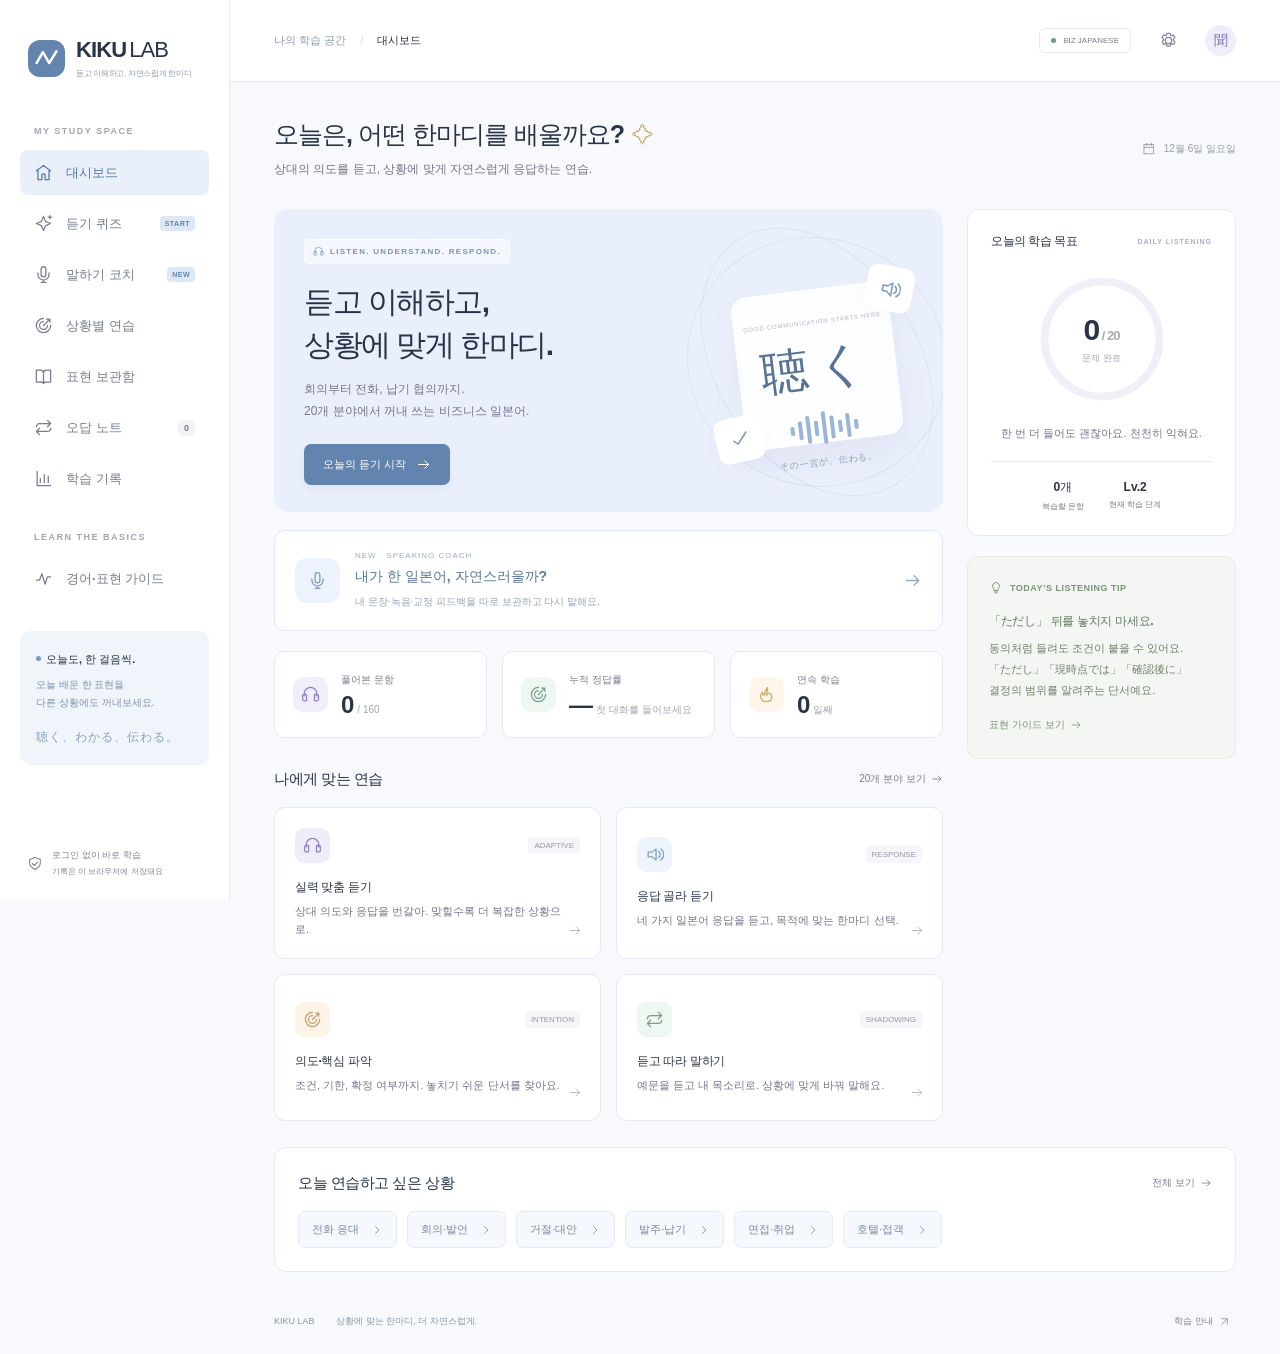
==== commit 80805688: "Add a separate Japanese speaking studio with private practice notes, recording, opinion prompts and " ====
--- a/biz-listen/index.html
+++ b/biz-listen/index.html
@@ -2,15 +2,17 @@
 <html lang="ko">
 <head>
 <meta charset="UTF-8"><meta name="viewport" content="width=device-width, initial-scale=1, viewport-fit=cover">
-<meta name="theme-color" content="#6889b5"><meta name="description" content="BIZ JAPANESE 비즈니스 일본어를 듣고 상황에 맞게 응답하세요. 20개 분야, 80개 상황, 160문항과 대체 표현을 로그인 없이 연습하세요.">
+<meta name="theme-color" content="#6889b5"><meta name="description" content="BIZ JAPANESE 비즈니스 일본어를 듣고 상황에 맞게 응답하세요. 20개 분야, 80개 상황, 160문항과 말하기 코치. 내 문장과 녹음을 따로 보관하고 다시 연습하세요.">
 <title>KIKU LAB — 비즈니스 일본어 듣기</title>
-<link rel="icon" href="./icon.svg" type="image/svg+xml"><link rel="stylesheet" href="./styles.css?v=biz1">
+<link rel="icon" href="./icon.svg" type="image/svg+xml"><link rel="stylesheet" href="./styles.css?v=coach1">
+<link rel="stylesheet" href="./coach.css?v=coach1">
 </head><body>
 <a class="skip-link" href="#main">본문으로 이동</a>
 <aside class="sidebar" id="sidebar"><a class="brand" href="#home" aria-label="KIKU LAB 홈"><span class="brand-symbol" aria-hidden="true"><svg viewBox="0 0 32 32"><path d="M5 21 12 9 19 21 27 8"/></svg></span><span>KIKU<span class="brand-light">LAB</span><small>듣고 이해하고, 자연스럽게 한마디</small></span></a>
 <div class="nav-caption">MY STUDY SPACE</div><nav class="navigation" aria-label="주 메뉴">
 <a href="#home" data-nav="home"><span data-icon="home"></span>대시보드</a>
 <a href="#quiz" data-nav="quiz"><span data-icon="spark"></span>듣기 퀴즈<span class="nav-pill">START</span></a>
+<a href="#coach" data-nav="coach"><span data-icon="mic"></span>말하기 코치<span class="nav-pill">NEW</span></a>
 <a href="#scenes" data-nav="scenes"><span data-icon="target"></span>상황별 연습</a>
 <a href="#phrases" data-nav="phrases"><span data-icon="book"></span>표현 보관함</a>
 <a href="#review" data-nav="review"><span data-icon="repeat"></span>오답 노트<span id="review-badge" class="nav-count">0</span></a>
@@ -20,7 +22,7 @@
 <div class="sidebar-footer"><span data-icon="shield"></span><span>로그인 없이 바로 학습<small>기록은 이 브라우저에 저장돼요</small></span></div></aside>
 <div class="workspace"><header class="topbar"><div><span class="top-crumb">나의 학습 공간</span><span class="crumb-slash">/</span><strong id="page-name">대시보드</strong></div><div class="top-actions"><span class="course-badge"><span class="status-dot"></span>BIZ JAPANESE</span><button class="icon-button" data-action="settings" aria-label="학습 설정"><span data-icon="settings"></span></button><span class="avatar" aria-label="나의 학습 공간">聞</span></div></header>
 <main id="main" tabindex="-1"></main><footer class="page-footer"><span>KIKU LAB <i>·</i> 상황에 맞는 한마디, 더 자연스럽게.</span><button data-action="about">학습 안내<span data-icon="arrow-up-right"></span></button></footer></div>
-<nav class="mobile-nav" aria-label="모바일 메뉴"><a href="#home" data-mobile="home"><span data-icon="home"></span>홈</a><a href="#quiz" data-mobile="quiz"><span data-icon="spark"></span>퀴즈</a><a href="#phrases" data-mobile="phrases"><span data-icon="book"></span>표현</a><a href="#review" data-mobile="review"><span data-icon="repeat"></span>오답</a><a href="#stats" data-mobile="stats"><span data-icon="chart"></span>기록</a></nav>
+<nav class="mobile-nav" aria-label="모바일 메뉴"><a href="#home" data-mobile="home"><span data-icon="home"></span>홈</a><a href="#quiz" data-mobile="quiz"><span data-icon="spark"></span>퀴즈</a><a href="#coach" data-mobile="coach"><span data-icon="mic"></span>말하기</a><a href="#phrases" data-mobile="phrases"><span data-icon="book"></span>표현</a><a href="#review" data-mobile="review"><span data-icon="repeat"></span>오답</a><a href="#stats" data-mobile="stats"><span data-icon="chart"></span>기록</a></nav>
 <dialog id="modal"><div id="modal-content"></div></dialog><div class="toast" id="toast" role="status" aria-live="polite"></div>
-<script type="module" src="./app.js?v=biz1"></script>
+<script type="module" src="./app.js?v=coach1"></script>
 </body></html>
--- a/biz-listen/coach.css
+++ b/biz-listen/coach.css
@@ -0,0 +1,7 @@
+.coach-heading .eyebrow{display:block;margin-bottom:14px;color:#6a8db7;letter-spacing:2px}.coach-heading h1{font-size:27px;letter-spacing:-1px;color:#344a67}.coach-tabs{display:flex;align-items:center;border-bottom:1px solid #dfe7f1;margin-bottom:25px;gap:25px}.coach-tabs>button{border:0;border-bottom:3px solid transparent;background:transparent;padding:15px 1px;font:inherit;font-size:12px;color:#8694a8;cursor:pointer}.coach-tabs>button.active{color:#5278a8;border-color:#7394bd;font-weight:700}.coach-tabs>button span{font-size:10px;background:#eaf0f8;padding:3px 6px;border-radius:5px;margin-left:5px}.coach-save{margin-left:auto;color:#7d8da3;font-size:10px}.coach-layout{display:grid;grid-template-columns:minmax(0,1.6fr) minmax(280px,1fr);gap:24px;align-items:start}.coach-main{min-width:0;display:grid;gap:23px}.coach-compose,.coach-retry{padding:29px}.coach-section-heading{display:flex;gap:13px;align-items:flex-start;margin-bottom:21px}.coach-step-number{display:flex;align-items:center;justify-content:center;flex-shrink:0;width:29px;height:29px;background:#eaf1fa;color:#6e8fb7;border-radius:8px;font-size:10px;font-weight:700}.coach-section-heading h2{font-size:16px;color:#445b79;margin:2px 0 7px}.coach-section-heading p{font-size:11px;color:#8291a5;line-height:1.8;margin:0}.coach-mode-switch{display:grid;grid-template-columns:1fr 1fr;background:#f1f5fb;border:1px solid #e7edf5;padding:4px;border-radius:9px;margin-bottom:24px;gap:5px}.coach-mode-switch button{border:0;border-radius:6px;padding:11px 5px;background:transparent;font:inherit;font-size:11px;color:#8494ab;cursor:pointer}.coach-mode-switch button.active{background:#fff;box-shadow:0 2px 5px #d4dfea55;color:#557ba8;font-weight:700}.coach-form-grid{display:grid;grid-template-columns:160px minmax(0,1fr);gap:15px}.coach-main .form-field{margin-bottom:18px}.coach-main label,.coach-transfer>label,.coach-followup>label{display:block;font-size:11px;color:#5e728d;font-weight:600;margin-bottom:9px}.coach-main label small{font-size:9px;color:#99a5b5;font-weight:400;margin-left:6px}.coach-main input:not([type=checkbox]),.coach-main select,.coach-main textarea,.coach-transfer textarea,.coach-followup textarea{box-sizing:border-box;width:100%;min-width:0;padding:12px 13px;border:1px solid #dfe7f2;background:#fcfdff;border-radius:8px;color:#3d5370;font:inherit;font-size:12px;line-height:1.85;outline:none;transition:border-color .15s,box-shadow .15s}.coach-main textarea{resize:vertical;min-height:77px}.coach-main [lang=ja]{font-family:'Noto Sans JP','Hiragino Kaku Gothic ProN','Yu Gothic',sans-serif;font-size:15px;line-height:1.95}.coach-main input:focus,.coach-main select:focus,.coach-main textarea:focus{border-color:#7a9dc7;box-shadow:0 0 0 3px #e7effa}.coach-main textarea::placeholder,.coach-main input::placeholder{color:#a6b1c1;font-size:11px}.coach-second{margin-top:26px;border-top:1px solid #edf1f6;padding-top:24px}.coach-under-input{display:flex;justify-content:space-between;align-items:center;gap:12px;margin-top:6px}.coach-under-input>span{font-size:9px;color:#9aa8ba}.coach-under-input .button{padding:7px 3px;font-size:10px}.coach-fine{font-size:10px!important;line-height:1.85!important;color:#8b9aad!important;margin:9px 0 15px!important}.coach-record{display:flex;align-items:center;gap:10px;flex-wrap:wrap;background:#f6f8fd;border:1px solid #e8edf6;padding:16px;border-radius:10px;margin:18px 0}.coach-record>div:first-child{flex:1}.coach-record .eyebrow{font-size:7px;letter-spacing:1.5px;color:#8a9cb4}.coach-record h3{font-size:12px;color:#667d9c;margin:5px 0 0}.coach-record>.button{padding:9px 12px;font-size:10px}.coach-audio{flex-basis:100%;font-size:10px;color:#90a0b6}.coach-audio p{font-size:10px;margin:0}.coach-audio audio{width:100%;height:36px;margin-top:8px}.coach-clip-actions{display:flex;justify-content:space-between;gap:10px;margin-top:8px}.coach-clip-actions .text-button{font-size:9px}.coach-submit{display:flex;gap:10px;flex-wrap:wrap;margin-top:20px}.coach-submit .button{font-size:11px}.coach-main .button:disabled{opacity:.55;cursor:not-allowed}.coach-transfer{margin-top:23px;border-top:1px solid #edf1f6;padding-top:17px}.coach-transfer>summary,.coach-followup>summary{font-size:11px;color:#6a83a3;cursor:pointer;line-height:1.8}.coach-transfer>p{font-size:11px;line-height:1.9;color:#8a99ac;margin:13px 0}.coach-transfer-actions{display:flex;gap:6px;flex-wrap:wrap;margin:13px 0 16px}.coach-transfer-actions .button{font-size:10px;padding:10px 11px}.coach-transfer>textarea{font:11px/1.8 ui-monospace,monospace;margin-bottom:10px}.coach-aside{position:sticky;top:22px;min-width:0}.coach-feedback{padding:25px}.coach-feedback-heading{border-bottom:1px solid #e9eef5;padding-bottom:18px;margin-bottom:21px}.coach-feedback-heading .eyebrow{color:#8da2bd;font-size:8px;letter-spacing:1.5px}.coach-feedback-heading h2{font-size:16px;color:#56708f;margin:10px 0 0}.coach-feedback-empty{padding:9px 2px}.coach-empty-mark{width:60px;height:60px;border:1px solid #dce8f6;background:#eef4fc;display:flex;align-items:center;justify-content:center;border-radius:16px;font:31px/1 serif;color:#7594ba;transform:rotate(-7deg);margin-bottom:23px}.coach-feedback-empty h3{font-size:22px;line-height:1.65;font-weight:600;color:#5a7498;margin:0 0 14px;letter-spacing:-.4px}.coach-feedback-empty p{font-size:12px;line-height:1.95;color:#8999af}.coach-feedback-empty ul{list-style:none;padding:0;margin:22px 0 24px}.coach-feedback-empty li{font-size:11px;line-height:2.6;color:#748aa6}.coach-feedback-empty li:before{content:'✓';margin-right:9px;color:#88a8c7}.coach-connection{background:#f6f8fc;border:1px solid #e5ecf5;border-radius:8px;padding:15px}.coach-connection strong{font-size:11px;color:#7790b0}.coach-connection p{font-size:10px;color:#8b9bb0;line-height:1.9;margin:8px 0 0}.coach-private-note{padding:21px 10px}.coach-private-note>span{font-size:11px;color:#7088a8;font-weight:600}.coach-private-note>p{font-size:10px;line-height:1.95;color:#91a1b6;margin-bottom:0}.coach-verdict{border-radius:9px;border:1px solid #e0e9f5;background:#f1f6fd;padding:17px}.coach-verdict.natural{background:#eff8f3;border-color:#d9eee2}.coach-verdict.revise{background:#fff6ef;border-color:#f0e3d8}.coach-verdict.clarify{background:#f6f2fc;border-color:#e7def3}.coach-verdict>span{font-size:9px;color:#8295ac}.coach-verdict h3{font-size:14px;line-height:1.7;color:#58779c;margin:8px 0}.coach-verdict.natural h3{color:#5a927c}.coach-verdict>p{font-size:12px;line-height:1.9;color:#71849d;margin:7px 0 0}.coach-model{padding:22px 0;border-bottom:1px solid #eaf0f7}.coach-model .eyebrow{color:#8fa1b7;font-size:9px;letter-spacing:0}.coach-model>p{font-family:'Yu Gothic','Noto Sans JP',sans-serif;font-size:17px;line-height:1.95;color:#4c6b92;overflow-wrap:anywhere}.coach-model .button{font-size:10px;padding:9px 11px}.coach-change{display:flex;gap:10px;padding:18px 0;border-bottom:1px solid #edf1f7}.coach-change .coach-step-number{height:23px;width:23px;font-size:9px}.coach-change p{margin:0 0 6px;font-size:11px;line-height:1.9;color:#8292a7;overflow-wrap:anywhere}.coach-change .coach-before{color:#a3aebf;font-size:12px}.coach-change .coach-after{color:#5d7fa8;font-size:13px}.coach-reusable{padding:16px;background:#f5f8fd;border-radius:8px;margin-top:19px}.coach-reusable>span{font-size:9px;color:#96a5ba}.coach-reusable>p{font-size:14px;color:#6c8aaf;line-height:1.8;overflow-wrap:anywhere;margin-bottom:0}.coach-followup{background:#f4f7fc;border-radius:9px;border:1px solid #e7edf6;padding:16px;margin-top:20px}.coach-followup>p{font-size:15px;color:#5b7699;line-height:1.9}.coach-followup>textarea{background:white}.coach-end-actions{display:flex;align-items:center;justify-content:space-between;gap:15px;margin-top:23px}.coach-end-actions>label{display:flex;align-items:center;gap:7px;margin:0;font-weight:400;font-size:10px}.coach-end-actions .button{font-size:10px}.coach-prompt{background:#edf3fc;border:1px solid #dfe9f8;border-radius:10px;padding:17px;margin-bottom:24px}.coach-prompt>div{display:flex;align-items:center;justify-content:space-between;gap:10px}.coach-prompt>div>span{font-size:10px;color:#8da2bf}.coach-prompt .button{font-size:9px;padding:5px}.coach-prompt>p{color:#56759d;font-size:17px;line-height:1.9;margin:10px 0}.coach-prompt>small{font-size:10px;color:#95a5bc;line-height:1.8}.coach-notes-top{display:flex;justify-content:space-between;gap:20px;align-items:center;margin-bottom:22px}.coach-notes-top h2{color:#58718f;font-size:19px;margin:0 0 10px}.coach-notes-top p{font-size:11px;color:#8c9db3;margin:0;line-height:1.8}.coach-notes-top>div:last-child{display:flex;gap:7px;flex-shrink:0}.coach-notes-top .button{font-size:10px}.coach-notes-grid{display:grid;grid-template-columns:repeat(2,minmax(0,1fr));gap:17px;margin-top:20px}.coach-note{padding:22px;min-width:0}.coach-note>div:first-child{display:flex;align-items:center;justify-content:space-between;gap:10px}.coach-note .eyebrow{font-size:8px;color:#93a5bb;letter-spacing:.3px}.coach-note-tag{font-size:8px;color:#86a2bd;background:#eff5fb;padding:4px 7px;border-radius:4px;white-space:nowrap}.coach-note h3{font-size:12px;color:#8495ad;font-weight:500;margin:19px 0 11px;line-height:1.8}.coach-note-original{font-size:16px;color:#5c7291;line-height:1.95;white-space:pre-wrap;overflow-wrap:anywhere;max-height:150px;overflow:auto}.coach-note-model{padding:12px;background:#f1f6fd;border-radius:7px;font-size:13px;line-height:1.9;color:#7895b6;overflow-wrap:anywhere;max-height:130px;overflow:auto}.coach-note>div:last-child{display:flex;gap:10px;margin-top:19px}.coach-note .button{font-size:10px;padding:9px 12px}.coach-home-entry{display:flex;align-items:center;gap:15px;border:1px solid #dfe9f6;background:#fff;border-radius:11px;padding:20px;margin:18px 0 0;text-decoration:none}.coach-home-icon{display:flex;align-items:center;justify-content:center;width:45px;height:45px;flex-shrink:0;background:#edf3fc;color:#7e9cc2;border-radius:12px}.coach-home-entry>span:nth-child(2){flex:1}.coach-home-entry small{display:block;font-size:8px;letter-spacing:1px;color:#9aacc4;margin-bottom:8px}.coach-home-entry strong{display:block;font-size:14px;color:#5c789c;font-weight:600}.coach-home-entry em{display:block;font-size:10px;font-style:normal;color:#92a2b8;margin-top:7px;line-height:1.7}.coach-home-entry>.icon{color:#93aac8}.coach-copy-fallback{box-sizing:border-box;width:100%;height:240px;border:1px solid #dce7f6;margin-top:20px;padding:15px;font:12px/1.8 monospace}.coach-record .recording{background:#fff0f0!important;color:#b77f83!important;border-color:#ebd0d3!important}.coach-main button:focus-visible,.coach-tabs button:focus-visible{outline:3px solid #adc5e7;outline-offset:3px}
+@media(min-width:1500px){.coach-layout{grid-template-columns:minmax(0,1.7fr) minmax(330px,1fr)}}
+@media(max-width:1160px){.coach-layout{gap:17px;grid-template-columns:minmax(0,1.4fr) minmax(250px,1fr)}.coach-compose,.coach-retry{padding:23px}.coach-form-grid{grid-template-columns:1fr}.coach-heading h1{font-size:25px}.coach-feedback{padding:20px}.coach-notes-top{align-items:flex-start;flex-direction:column}.coach-save{font-size:8px}.coach-notes-grid{gap:13px}}
+@media(max-width:900px){.coach-layout{grid-template-columns:minmax(0,1fr)}.coach-aside{position:static;grid-row:1}.coach-feedback-empty{display:none}.coach-private-note{display:none}.coach-feedback-heading{margin-bottom:14px;padding-bottom:14px}.coach-feedback-heading h2{font-size:14px}.coach-feedback{padding:20px}.coach-form-grid{grid-template-columns:150px minmax(0,1fr)}}
+@media(max-width:760px){.mobile-nav{grid-template-columns:repeat(6,minmax(0,1fr))!important}.mobile-nav>a{font-size:9px}.coach-heading h1{font-size:23px;line-height:1.5}.coach-heading .eyebrow{font-size:8px;margin-bottom:10px}.coach-heading{gap:13px;align-items:flex-start}.coach-heading>.button{font-size:10px;padding:10px 13px;white-space:nowrap}.coach-tabs{gap:19px;margin-bottom:18px;flex-wrap:wrap}.coach-tabs>button{font-size:11px;padding:12px 0}.coach-save{font-size:8px;margin-left:0;width:100%;margin-top:-9px;margin-bottom:10px}.coach-compose,.coach-retry{padding:21px}.coach-form-grid{grid-template-columns:1fr}.coach-section-heading{gap:10px}.coach-section-heading h2{font-size:15px}.coach-section-heading p{font-size:10px}.coach-main label small{display:block;margin:5px 0 0}.coach-main textarea[lang=ja]{font-size:15px}.coach-main input:not([type=checkbox]),.coach-main select,.coach-main textarea{font-size:16px}.coach-main textarea::placeholder,.coach-main input::placeholder{font-size:11px}.coach-submit>.button{width:100%;padding:13px 10px}.coach-under-input .button{font-size:9px}.coach-end-actions{align-items:stretch;flex-direction:column}.coach-end-actions>.button{width:100%}.coach-notes-grid{grid-template-columns:1fr}.coach-notes-top>div:last-child{flex-wrap:wrap}.coach-prompt>p{font-size:16px}.coach-home-entry{padding:17px;gap:12px;margin-top:14px}.coach-home-entry strong{font-size:13px}.coach-home-entry em{font-size:9px}.coach-home-entry small{font-size:7px}.coach-home-icon{width:39px;height:39px}.coach-home-entry>.icon{width:16px}.coach-transfer-actions{flex-direction:column}.coach-transfer-actions .button{justify-content:center}.coach-feedback-empty h3{font-size:19px}.coach-record{padding:13px}.coach-model>p{font-size:16px}.coach-mode-switch button{font-size:10px}.coach-note-original{font-size:15px}.coach-note .eyebrow{font-size:8px}.coach-fine{font-size:10px!important}}
+
+.coach-heading h1{word-break:keep-all;overflow-wrap:normal}.coach-heading>div{min-width:0}.coach-feedback-heading>.button{font-size:10px;padding:9px 0 0}
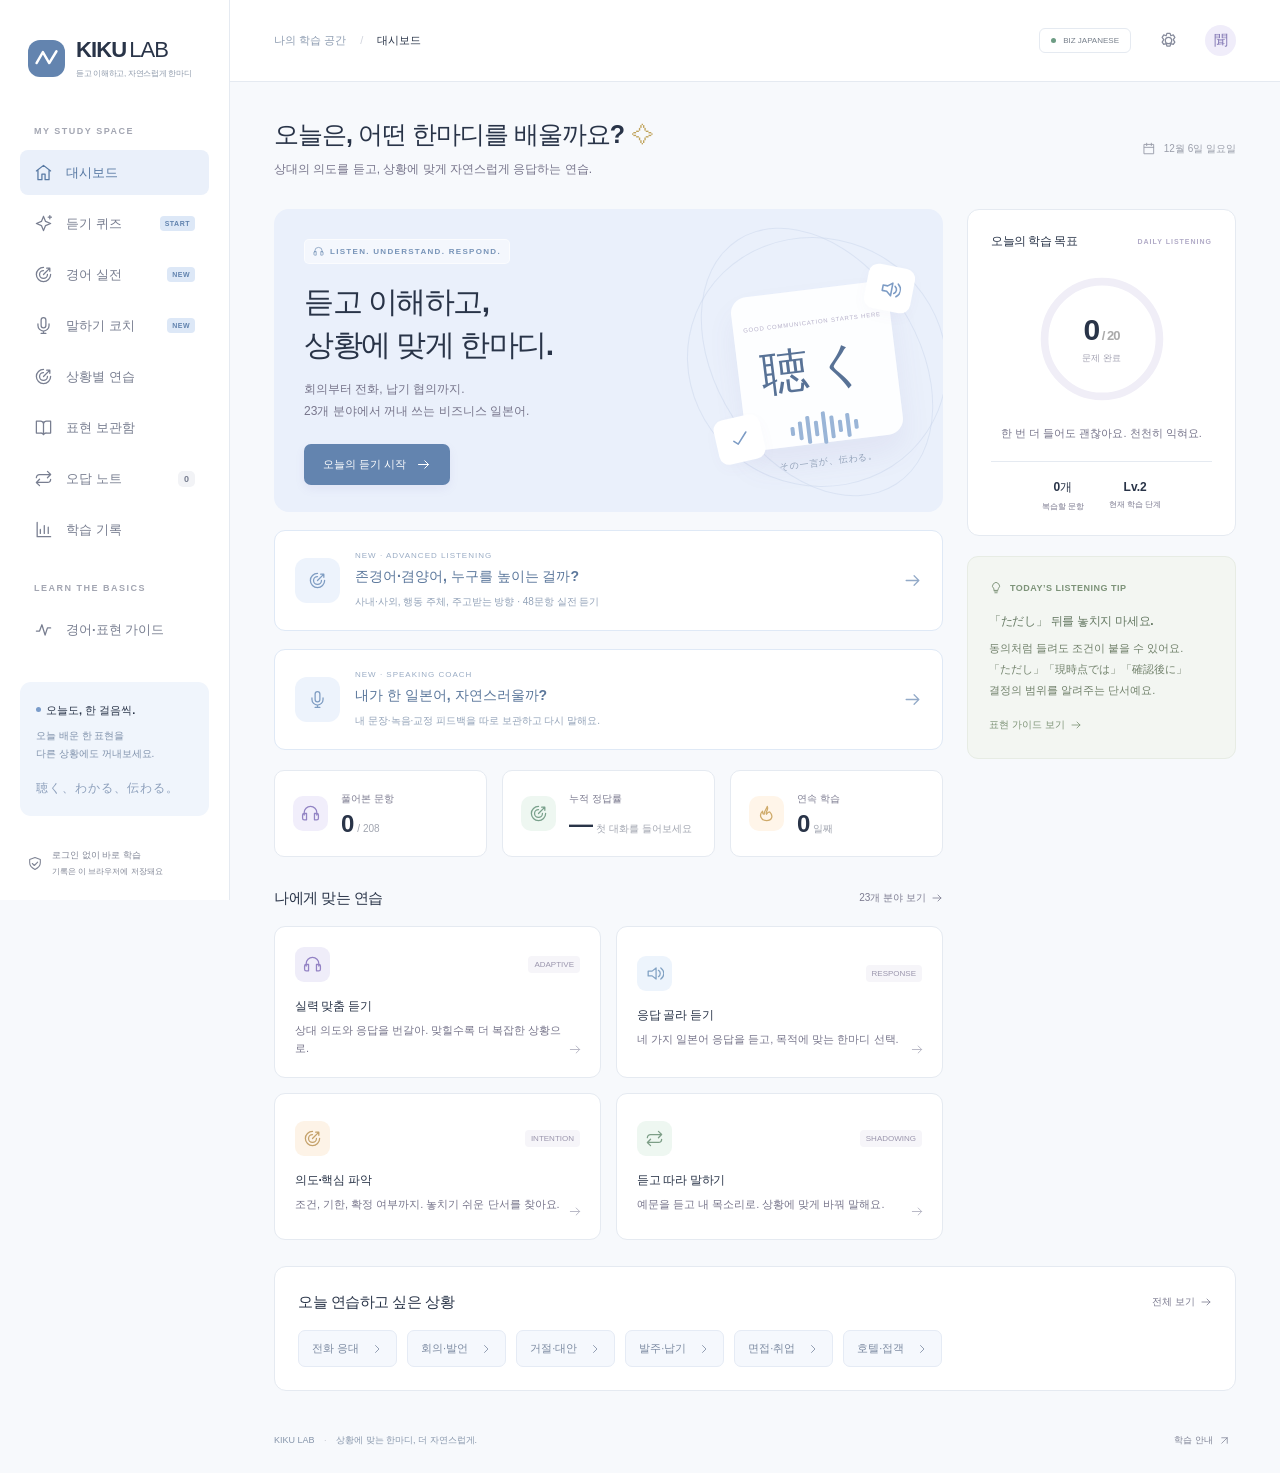
==== commit 4f3c25af: "Add 48 advanced keigo listening questions with role-based explanations and bundled Japanese audio" ====
--- a/biz-listen/index.html
+++ b/biz-listen/index.html
@@ -2,9 +2,9 @@
 <html lang="ko">
 <head>
 <meta charset="UTF-8"><meta name="viewport" content="width=device-width, initial-scale=1, viewport-fit=cover">
-<meta name="theme-color" content="#6889b5"><meta name="description" content="BIZ JAPANESE 비즈니스 일본어를 듣고 상황에 맞게 응답하세요. 20개 분야, 80개 상황, 160문항과 말하기 코치. 내 문장과 녹음을 따로 보관하고 다시 연습하세요.">
+<meta name="theme-color" content="#6889b5"><meta name="description" content="BIZ JAPANESE 비즈니스 일본어를 듣고 상황에 맞게 응답하세요. 존경어·겸양어 실전 48문항을 포함한 듣기 208문항과 말하기 코치. 내 문장과 녹음을 따로 보관하고 다시 연습하세요.">
 <title>KIKU LAB — 비즈니스 일본어 듣기</title>
-<link rel="icon" href="./icon.svg" type="image/svg+xml"><link rel="stylesheet" href="./styles.css?v=coach1">
+<link rel="icon" href="./icon.svg" type="image/svg+xml"><link rel="stylesheet" href="./styles.css?v=keigo1">
 <link rel="stylesheet" href="./coach.css?v=coach1">
 </head><body>
 <a class="skip-link" href="#main">본문으로 이동</a>
@@ -12,6 +12,7 @@
 <div class="nav-caption">MY STUDY SPACE</div><nav class="navigation" aria-label="주 메뉴">
 <a href="#home" data-nav="home"><span data-icon="home"></span>대시보드</a>
 <a href="#quiz" data-nav="quiz"><span data-icon="spark"></span>듣기 퀴즈<span class="nav-pill">START</span></a>
+<a href="#keigo" data-nav="keigo"><span data-icon="target"></span>경어 실전<span class="nav-pill">NEW</span></a>
 <a href="#coach" data-nav="coach"><span data-icon="mic"></span>말하기 코치<span class="nav-pill">NEW</span></a>
 <a href="#scenes" data-nav="scenes"><span data-icon="target"></span>상황별 연습</a>
 <a href="#phrases" data-nav="phrases"><span data-icon="book"></span>표현 보관함</a>
@@ -24,5 +25,5 @@
 <main id="main" tabindex="-1"></main><footer class="page-footer"><span>KIKU LAB <i>·</i> 상황에 맞는 한마디, 더 자연스럽게.</span><button data-action="about">학습 안내<span data-icon="arrow-up-right"></span></button></footer></div>
 <nav class="mobile-nav" aria-label="모바일 메뉴"><a href="#home" data-mobile="home"><span data-icon="home"></span>홈</a><a href="#quiz" data-mobile="quiz"><span data-icon="spark"></span>퀴즈</a><a href="#coach" data-mobile="coach"><span data-icon="mic"></span>말하기</a><a href="#phrases" data-mobile="phrases"><span data-icon="book"></span>표현</a><a href="#review" data-mobile="review"><span data-icon="repeat"></span>오답</a><a href="#stats" data-mobile="stats"><span data-icon="chart"></span>기록</a></nav>
 <dialog id="modal"><div id="modal-content"></div></dialog><div class="toast" id="toast" role="status" aria-live="polite"></div>
-<script type="module" src="./app.js?v=coach1"></script>
+<script type="module" src="./app.js?v=keigo1"></script>
 </body></html>
--- a/biz-listen/styles.css
+++ b/biz-listen/styles.css
@@ -10,3 +10,8 @@
 /* Keep the listening illustration inside its paper card. */
 .biz-art .floating-word{padding-top:22px;padding-bottom:18px}.biz-art .wave-bars{height:38px;margin:6px 0 9px}.biz-art .floating-word .japanese{margin:10px 0}.biz-art .pin{display:block}
 @media(max-width:430px){.biz-art .floating-word{padding:12px 4px}.biz-art .floating-word .japanese{font-size:29px;margin:5px 0}.biz-art .wave-bars{height:20px;margin:3px 0 5px}.biz-art .pin{font-size:6px}}
+
+/* Advanced listening: keep relationships legible without changing base typography. */
+.keigo-home-entry{border-color:#cbd8ec;background:#f1f5fc}.keigo-training h1{margin-top:12px;line-height:1.5;word-break:keep-all}.keigo-intro{padding:28px}.keigo-intro-heading{display:flex;gap:28px;align-items:center}.keigo-intro-heading>div:first-child{flex:1;min-width:0}.keigo-intro h2{font-size:22px;line-height:1.5;margin:14px 0 9px;word-break:keep-all}.keigo-intro p,.keigo-rules p{color:#606b7d;font-size:13px;line-height:1.9;word-break:keep-all}.keigo-count{min-width:140px;text-align:center;background:#f1f5fc;border-radius:14px;padding:18px}.keigo-count strong{display:block;color:#4e6e9e;font-size:42px;line-height:1.3}.keigo-count span,.keigo-count small{display:block;font-size:11px;line-height:1.8;color:#60718d}.keigo-start-actions{display:flex;flex-wrap:wrap;gap:10px;margin-top:23px}.keigo-intro .keigo-note{font-size:11px;margin:15px 0 0}.keigo-checklist{display:grid;grid-template-columns:repeat(3,1fr);gap:14px;margin:20px 0 28px}.keigo-checklist>div{padding:20px;background:#f0f3f8;border-radius:12px}.keigo-checklist span{font-size:10px;color:#5b7da8;font-weight:700}.keigo-checklist strong{display:block;font-size:14px;line-height:1.6;margin:9px 0}.keigo-checklist p{font-size:12px;color:#657186;line-height:1.8;margin:0;word-break:keep-all}.keigo-topic-grid{display:grid;grid-template-columns:repeat(3,1fr);gap:15px}.keigo-topic{padding:23px;display:flex;flex-direction:column;align-items:flex-start}.keigo-topic h2{font-size:17px;line-height:1.5;margin:13px 0 10px;word-break:keep-all}.keigo-topic>p{font-size:12px;line-height:1.85;color:#647086;word-break:keep-all}.keigo-topic .keigo-topic-example{font-size:12px;color:#4d6385;padding:12px;background:#f3f6fb;border-radius:8px;width:100%;margin:12px 0 20px;overflow-wrap:anywhere}.keigo-topic .button{margin-top:auto;white-space:normal}.keigo-rules{margin-top:22px;padding:26px}.keigo-rules h2{font-size:17px;line-height:1.6;word-break:keep-all}.keigo-source-links{display:flex;gap:20px;flex-wrap:wrap;margin-top:18px}.keigo-relations{margin:18px 0;padding:18px;border:1px solid #c9d7e8;background:#f1f5fc;border-radius:10px;color:#3d4d65}.keigo-relations h3{font-size:14px;margin:0 0 13px}.keigo-relations dl{display:grid;grid-template-columns:1fr 1fr;gap:12px;margin:0}.keigo-relations dl>div{min-width:0}.keigo-relations dt{font-size:10px;color:#66768e;line-height:1.7}.keigo-relations dd{font-size:12px;font-weight:650;line-height:1.8;margin:3px 0 0;overflow-wrap:anywhere}.keigo-relations .keigo-contrast{font-size:12px;line-height:1.9;border-top:1px solid #d8e2f0;margin:14px 0 0;padding-top:12px;color:#425b7a}.keigo-contrast strong{display:block;font-size:10px;margin-bottom:5px}
+@media(max-width:1100px){.keigo-topic-grid{grid-template-columns:1fr}.keigo-topic .keigo-topic-example{max-width:460px}.keigo-topic{padding:22px}}
+@media(max-width:600px){.keigo-training h1{font-size:25px}.keigo-intro{padding:21px}.keigo-intro-heading{align-items:flex-start;gap:16px;flex-direction:column}.keigo-intro h2{font-size:19px}.keigo-count{display:flex;align-items:center;gap:10px;flex-wrap:wrap;text-align:left;min-width:0;padding:12px 16px;width:100%}.keigo-count strong{font-size:30px}.keigo-count small{flex-basis:100%;margin-top:-8px}.keigo-start-actions{flex-direction:column}.keigo-start-actions .button{white-space:normal}.keigo-checklist{grid-template-columns:1fr;gap:10px}.keigo-checklist>div{padding:17px}.keigo-checklist strong{margin:5px 0}.keigo-relations{padding:15px}.keigo-relations dl{grid-template-columns:1fr;gap:10px}.keigo-rules{padding:21px}.keigo-source-links{gap:14px}}
